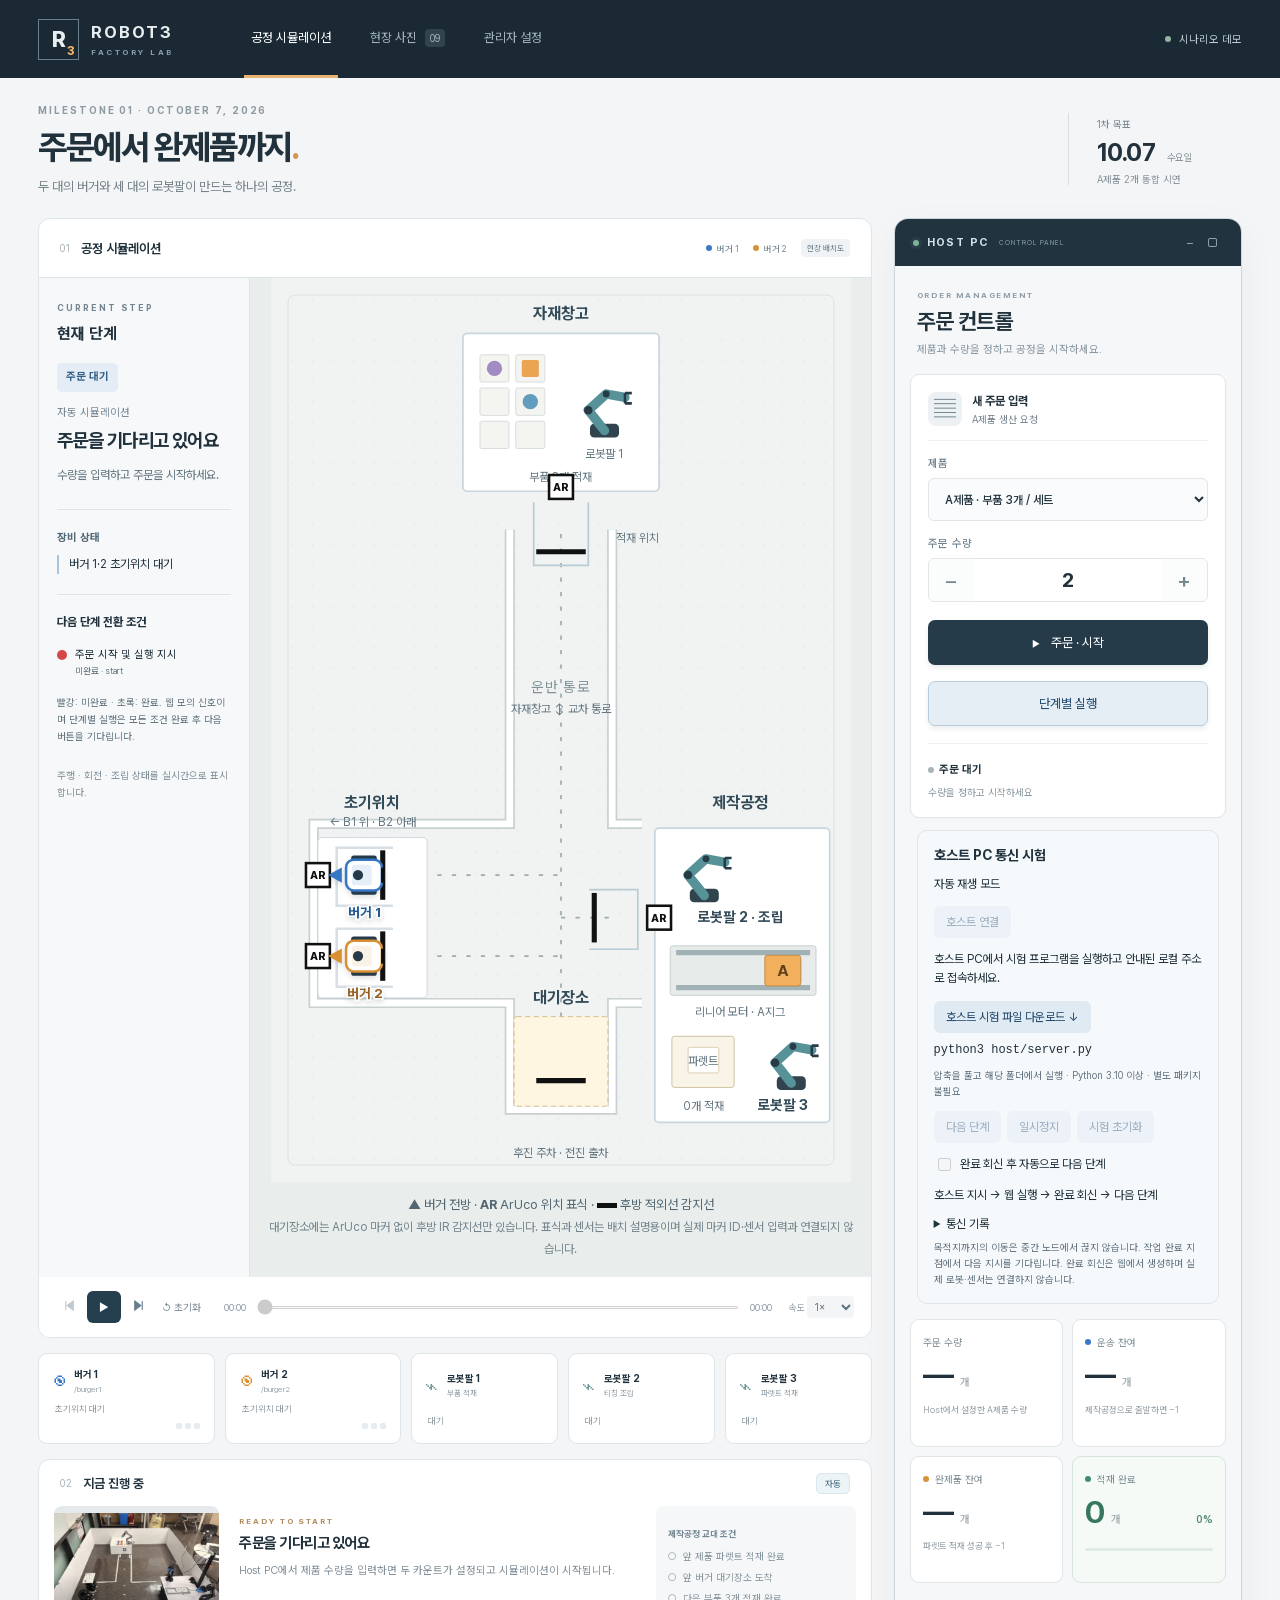
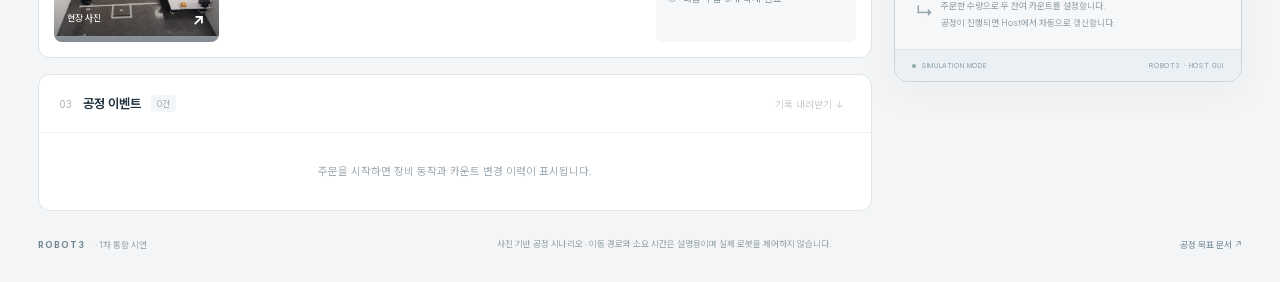
==== index.html @ 687b576d "Add Host system configuration for orders and ROS task contracts" ====
<!doctype html>
<html lang="ko">
<head><meta charset="utf-8"><meta name="viewport" content="width=device-width,initial-scale=1"><meta name="theme-color" content="#17242d"><title>Robot3 · 공정 시뮬레이션</title><link rel="stylesheet" href="styles.css?v=20260929-admin"></head>
<body>
<header class="topbar"><a class="brand" href="./" aria-label="Robot3 홈"><span class="brand-icon">R<span>3</span></span><strong>ROBOT3<span>FACTORY LAB</span></strong></a><nav aria-label="페이지"><button class="nav active" data-tab="simulation">공정 시뮬레이션</button><button class="nav" data-tab="gallery">현장 사진 <span>09</span></button><a class="nav" href="admin.html" style="display:flex;align-items:center">관리자 설정</a></nav><span class="demo-badge"><i></i> 시나리오 데모</span></header>
<main>
<div class="heading"><div><p class="eyebrow">MILESTONE 01 · OCTOBER 7, 2026</p><h1>주문에서 완제품까지<span>.</span></h1><p class="subtitle">두 대의 버거와 세 대의 로봇팔이 만드는 하나의 공정.</p></div><div class="goal"><span>1차 목표</span><strong>10.07 <small>수요일</small></strong><p>A제품 2개 통합 시연</p></div></div>
<section id="simulation-view">
<div class="simulation-layout"><div class="simulation-main">
<section class="map-panel"><div class="panel-heading"><div><span class="section-number">01</span><h2>공정 시뮬레이션</h2></div><div class="legend"><span><i class="blue"></i>버거 1</span><span><i class="orange"></i>버거 2</span><span class="map-scale">현장 배치도</span></div></div>
<div class="map-stage-layout">
<aside class="current-stage" aria-label="현재 공정 단계">
<p class="eyebrow">CURRENT STEP</p><h3>현재 단계</h3>
<div class="stage-live" aria-live="polite" aria-atomic="true"><span id="stage-status" class="stage-status">주문 대기</span><p id="stage-number" class="stage-number">자동 시뮬레이션</p><h4 id="stage-title">주문을 기다리고 있어요</h4><p id="stage-detail">수량을 입력하고 주문을 시작하세요.</p></div>
<div class="stage-work"><strong id="stage-work-label">장비 상태</strong><ul id="stage-work-list"><li>버거 1·2 초기위치 대기</li></ul></div>
<section class="stage-conditions"><strong id="conditions-title">다음 단계 전환 조건</strong><ul id="conditions-list" aria-live="polite"></ul><p id="conditions-note"></p></section>
<p class="stage-hint">주행 · 회전 · 조립 상태를 실시간으로 표시합니다.</p>
</aside>
<div class="map-wrapper"><svg id="factory-map" viewBox="0 0 680 1060" role="img" aria-labelledby="map-title map-desc"><title id="map-title">Robot3 공정 이동 시뮬레이션</title><desc id="map-desc">사용자가 지정한 방향으로 왼쪽 아래 초기위치, 중앙 위 자재창고, 오른쪽 아래 제작공정을 배치했습니다. 중앙 통로와 아래쪽 대기장소가 연결됩니다. 치수와 이동 시간은 설명용입니다.</desc><defs><pattern id="grid" width="24" height="24" patternUnits="userSpaceOnUse"><circle cx="1" cy="1" r=".75" fill="#d4dde2"/></pattern><filter id="shadow"><feDropShadow dx="0" dy="3" stdDeviation="3" flood-opacity=".12"/></filter><g id="robot-shape"><rect x="-23" y="-16" width="7" height="30" rx="3" fill="#273a47"/><rect x="16" y="-16" width="7" height="30" rx="3" fill="#273a47"/><rect x="-18" y="-22" width="36" height="42" rx="9" fill="white" stroke="currentColor" stroke-width="3"/><rect x="-12" y="-15" width="24" height="23" rx="3" fill="currentColor" opacity=".12"/><circle cy="-8" r="6" fill="#273a47"/><path d="M-9 -27 L0 -43 L9 -27" fill="currentColor"/></g><g id="arm-shape"><rect x="-17" y="-8" width="34" height="16" rx="5" fill="#31444e"/><path d="M0 0 L-19 -24 L2 -43 L24 -39" fill="none" stroke="currentColor" stroke-width="11" stroke-linecap="round" stroke-linejoin="round"/><circle cx="-19" cy="-24" r="5" fill="#263b46"/><circle cx="2" cy="-43" r="4" fill="#263b46"/><path d="M24 -44 v12 m0 -12 h8 m-8 12 h8" fill="none" stroke="#263b46" stroke-width="3"/></g></defs>
<rect width="680" height="1060" fill="#f1f3f2"/>
<rect x="20" y="20" width="640" height="1020" rx="8" fill="url(#grid)" stroke="#d6dddf"/>
<!-- Photo topology, oriented as specified: storage above, home bottom-left,
     production bottom-right, waiting bay off the central junction. -->
<path d="M280 295 V640 H50 V850 H280 V975 H400 V850 H435 M400 295 V640 H435" fill="none" stroke="#c8d0d1" stroke-width="12"/>
<path d="M280 295 V640 H50 V850 H280 V975 H400 V850 H435 M400 295 V640 H435" fill="none" stroke="#fff" stroke-width="8"/>
<path class="road-dash" d="M340 300 V920 M110 700 H340 M110 795 H340 M340 750 H400"/>
<text x="340" y="485" text-anchor="middle" class="route-label">운반 통로</text>
<text x="340" y="510" text-anchor="middle" class="zone-sub">자재창고 ↕ 교차 통로</text>
<g class="station" tabindex="0" role="button" aria-label="자재창고 사진 보기" data-photo="warehouse">
 <rect x="225" y="65" width="230" height="185" rx="5" fill="#fff" stroke="#c9d5dc" stroke-width="2"/>
 <text x="340" y="48" text-anchor="middle" class="zone-title">자재창고</text>
 <g stroke="#d2d7d9" fill="#f4f5f1"><rect x="245" y="90" width="34" height="32" rx="2"/><rect x="287" y="90" width="34" height="32" rx="2"/><rect x="245" y="129" width="34" height="32" rx="2"/><rect x="287" y="129" width="34" height="32" rx="2"/><rect x="245" y="168" width="34" height="32" rx="2"/><rect x="287" y="168" width="34" height="32" rx="2"/></g>
 <circle cx="262" cy="106" r="9" fill="#a28ac2"/><circle cx="304" cy="145" r="9" fill="#639cbc"/><rect x="294" y="96" width="20" height="20" rx="2" fill="#eaa452"/>
 <g id="arm1-map" transform="translate(391 179)" color="#589299"><use href="#arm-shape"/></g>
 <text x="391" y="211" text-anchor="middle" class="zone-sub">로봇팔 1</text>
 <text x="340" y="238" text-anchor="middle" class="zone-sub">부품 3개 적재</text>
 <path d="M308 263 V337 H372 V263" fill="none" stroke="#b9cbd4" stroke-width="2"/>
 <text x="405" y="310" class="dock-label">적재 위치</text>
</g>
<g class="station" tabindex="0" role="button" aria-label="초기위치 사진 보기" data-photo="home">
 <rect x="55" y="656" width="128" height="188" rx="5" fill="#fff" stroke="#c9d5dc"/>
 <text x="119" y="621" text-anchor="middle" class="zone-title">초기위치</text>
 <text x="119" y="643" text-anchor="middle" class="zone-sub">← B1 위 · B2 아래</text>
 <path d="M143 668 H77 V736 H143 M143 763 H77 V831 H143" fill="none" stroke="#d7dfe4" stroke-width="3"/>
</g>
<g class="station" tabindex="0" role="button" aria-label="대기장소 사진 보기" data-photo="waiting">
 <rect x="285" y="866" width="110" height="105" rx="3" fill="#fff6e2" stroke="#d4b77a" stroke-dasharray="6 4"/>
 <text x="340" y="850" text-anchor="middle" class="zone-title">대기장소</text>
 <text x="340" y="1030" text-anchor="middle" class="zone-sub">후진 주차 · 전진 출차</text>
</g>
<path d="M373 717 H430 V787 H373" fill="none" stroke="#b9cbd4" stroke-width="2"/>

<!-- Full-map photo: arm 2 at upper left, horizontal linear rail in the
     middle, arm 3 lower right and pallet lower left on the same workboard. -->
<g class="station" tabindex="0" role="button" aria-label="제작공정 사진 보기" data-photo="process">
 <rect x="450" y="645" width="205" height="345" rx="5" fill="#fff" stroke="#c9d5dc" stroke-width="2"/>
 <text x="550" y="621" text-anchor="middle" class="zone-title">제작공정</text>
 <g id="arm2-map" transform="translate(508 724)" color="#589299"><use href="#arm-shape"/></g>
 <text x="550" y="755" text-anchor="middle" class="zone-title small">로봇팔 2 · 조립</text>
 <rect x="468" y="783" width="171" height="58" rx="3" fill="#e7ebea" stroke="#c1cccd"/>
 <path d="M475 791 H632 M475 832 H632" stroke="#a0b2b6" stroke-width="6"/>
 <rect x="586" y="797" width="36" height="30" rx="3" fill="#fff" stroke="#c7ceca"/>
 <g id="jig" transform="translate(600 812)"><rect x="-21" y="-18" width="42" height="36" rx="3" fill="#f2b05d" stroke="#bb803a"/><text y="6" text-anchor="middle" font-size="18" font-weight="700" fill="#5f421d">A</text></g>
 <text x="550" y="865" text-anchor="middle" class="zone-sub">리니어 모터 · A지그</text>
 <g id="arm3-map" transform="translate(610 944)" color="#589299"><use href="#arm-shape"/></g>
 <text x="600" y="976" text-anchor="middle" class="zone-title small">로봇팔 3</text>
</g>
<g class="station" tabindex="0" role="button" aria-label="파렛트 사진 보기" data-photo="pallet">
 <rect x="470" y="889" width="73" height="60" rx="3" fill="#f8f4e8" stroke="#c8ba96"/>
 <rect x="489" y="902" width="36" height="30" rx="2" fill="#fff" stroke="#d9c8a6"/>
 <text x="507" y="923" text-anchor="middle" class="zone-sub">파렛트</text>
 <text id="pallet-count" x="507" y="976" text-anchor="middle" class="zone-sub">0개 적재</text>
</g>
<g id="dock-cues" aria-label="대기장소를 제외한 ArUco 표식과 목표 위치별 후방 적외선 센서 검은 감지선"></g>
<g id="robot1" color="#3576c5" filter="url(#shadow)"><g class="robot-body"><use href="#robot-shape"/><rect x="-9" y="19" width="18" height="4" rx="1" fill="#111"/><g class="cargo" transform="translate(-12 12)"></g></g><text y="49" text-anchor="middle" class="robot-label" fill="#24588f">버거 1</text></g>
<g id="robot2" color="#d99032" filter="url(#shadow)"><g class="robot-body"><use href="#robot-shape"/><rect x="-9" y="19" width="18" height="4" rx="1" fill="#111"/><g class="cargo" transform="translate(-12 12)"></g></g><text y="49" text-anchor="middle" class="robot-label" fill="#966021">버거 2</text></g>
</svg><p class="dock-legend"><strong>▲</strong> 버거 전방 · <strong>AR</strong> ArUco 위치 표식 · <span class="black-line-key"></span> 후방 적외선 감지선<br><small>대기장소에는 ArUco 마커 없이 후방 IR 감지선만 있습니다. 표식과 센서는 배치 설명용이며 실제 마커 ID·센서 입력과 연결되지 않습니다.</small></p></div></div>
<div class="transport-controls"><div class="play-buttons"><button id="previous" class="icon-button" aria-label="이전 이벤트"><svg viewBox="0 0 20 20" width="15" height="15" aria-hidden="true"><path d="M5 4v12M15 4l-8 6 8 6Z" fill="currentColor" stroke="currentColor" stroke-width="1.5"/></svg></button><button id="play" class="play-button" aria-label="재생 또는 일시정지">▶</button><button id="next" class="icon-button" aria-label="다음 이벤트"><svg viewBox="0 0 20 20" width="15" height="15" aria-hidden="true"><path d="M15 4v12M5 4l8 6-8 6Z" fill="currentColor" stroke="currentColor" stroke-width="1.5"/></svg></button><button id="reset" class="text-button">↺ 초기화</button></div><div class="scrubber"><span id="elapsed">00:00</span><input id="timeline" type="range" min="0" max="100" value="0" step="0.05" aria-label="시뮬레이션 진행 위치"><span id="duration">00:00</span></div><label class="speed-label">속도 <select id="speed" aria-label="재생 속도"><option value="0.5">0.5×</option><option value="1" selected>1×</option><option value="2">2×</option><option value="4">4×</option></select></label></div>
</section>
<section class="devices"><div class="device" id="device-b1"><span class="device-icon blue-text">◉</span><div><strong>버거 1</strong><small>/burger1</small></div><span class="device-status">초기위치 대기</span><div class="part-dots" aria-label="적재 부품"></div></div><div class="device" id="device-b2"><span class="device-icon orange-text">◉</span><div><strong>버거 2</strong><small>/burger2</small></div><span class="device-status">초기위치 대기</span><div class="part-dots" aria-label="적재 부품"></div></div><div class="device" id="device-a1"><span class="device-icon">⌁</span><div><strong>로봇팔 1</strong><small>부품 적재</small></div><span class="device-status">대기</span></div><div class="device" id="device-a2"><span class="device-icon">⌁</span><div><strong>로봇팔 2</strong><small>티칭 조립</small></div><span class="device-status">대기</span></div><div class="device" id="device-a3"><span class="device-icon">⌁</span><div><strong>로봇팔 3</strong><small>파렛트 적재</small></div><span class="device-status">대기</span></div></section>
<aside class="scene-panel"><div class="panel-heading"><div><span class="section-number">02</span><h2>지금 진행 중</h2></div><button id="follow" aria-pressed="true" class="follow active">자동</button></div><button id="photo-open" class="scene-photo" aria-label="현재 현장 사진 확대"><img id="scene-image" src="assets/full-map.jpg" alt="전체 맵 · 초기위치, 자재창고, 제작공정과 중앙 아래 대기장소"><span>현장 사진 <b>↗</b></span></button><div class="scene-copy"><p id="scene-kicker" class="eyebrow">READY TO START</p><h3 id="scene-title">주문을 기다리고 있어요</h3><p id="scene-detail">Host PC에서 제품 수량을 입력하면 두 카운트가 설정되고 시뮬레이션이 시작됩니다.</p></div><div class="gate-box"><span>제작공정 교대 조건</span><ul id="gates"><li>앞 제품 파렛트 적재 완료</li><li>앞 버거 대기장소 도착</li><li>다음 부품 3개 적재 완료</li></ul></div></aside><section class="event-panel"><div class="panel-heading"><div><span class="section-number">03</span><h2>공정 이벤트</h2><span id="event-count">0건</span></div><button id="export" class="text-button">기록 내려받기 ↓</button></div><div id="event-log" role="log" aria-live="off"><div class="empty-log">주문을 시작하면 장비 동작과 카운트 변경 이력이 표시됩니다.</div></div></section></div>
<aside class="host-console" aria-label="Host PC 주문 및 카운트 GUI">
<div class="console-chrome"><div><span class="console-dot"></span><strong>HOST PC</strong><span>CONTROL PANEL</span></div><span class="window-icons">− □</span></div>
<div class="console-intro"><p class="eyebrow">ORDER MANAGEMENT</p><h2>주문 컨트롤</h2><p>제품과 수량을 정하고 공정을 시작하세요.</p></div>
<div class="order-bar"><form id="order-form"><div class="host-label"><span class="host-icon">▤</span><div><strong>새 주문 입력</strong><small>A제품 생산 요청</small></div></div><label class="product-field">제품<select id="product" aria-label="주문 제품"><option>A제품 · 부품 3개 / 세트</option></select></label><label class="quantity-field">주문 수량<div class="quantity"><button type="button" id="minus" aria-label="주문 수량 줄이기">−</button><input id="quantity" type="number" min="1" max="20" step="1" value="2" required aria-label="주문 수량"><button type="button" id="plus" aria-label="주문 수량 늘리기">+</button></div></label><button class="primary" id="start" type="submit"><span>▶</span> 주문 · 시작</button><button class="primary step-order" id="step-order" type="button">단계별 실행</button></form><div class="order-status"><span id="run-dot"></span><strong id="run-status">주문 대기</strong><small id="order-id">수량을 정하고 시작하세요</small></div></div>
<p id="form-error" role="alert"></p>
<section class="host-test" aria-label="호스트 PC 통신 시험">
<h3>호스트 PC 통신 시험</h3>
<p id="host-status" role="status">자동 재생 모드</p>
<p id="host-version" role="status"></p>
<button id="host-connect" type="button">호스트 연결</button>
<div id="host-local-help"><p>호스트 PC에서 시험 프로그램을 실행하고 안내된 로컬 주소로 접속하세요.</p><a href="host-test.zip" download>호스트 시험 파일 다운로드 ↓</a><code>python3 host/server.py</code><small>압축을 풀고 해당 폴더에서 실행 · Python 3.10 이상 · 별도 패키지 불필요</small></div>
<div class="host-test-actions"><button id="host-next" disabled>다음 단계</button><button id="host-pause" disabled>일시정지</button><button id="host-reset" disabled>시험 초기화</button></div>
<label><input id="host-auto" type="checkbox" disabled> 완료 회신 후 자동으로 다음 단계</label>
<p id="host-progress">호스트 지시 → 웹 실행 → 완료 회신 → 다음 단계</p>
<details><summary>통신 기록</summary><pre id="host-log"></pre></details>
<small>목적지까지의 이동은 중간 노드에서 끊지 않습니다. 작업 완료 지점에서 다음 지시를 기다립니다. 완료 회신은 웹에서 생성하며 실제 로봇·센서는 연결하지 않습니다.</small>
</section>

<div class="metrics"><article><span class="metric-label">주문 수량</span><div><strong id="total">—</strong><span>개</span></div><small>Host에서 설정한 A제품 수량</small></article><article><span class="metric-label"><i class="blue"></i> 운송 잔여</span><div><strong id="transport">—</strong><span>개</span></div><small>제작공정으로 출발하면 −1</small></article><article><span class="metric-label"><i class="orange"></i> 완제품 잔여</span><div><strong id="remaining">—</strong><span>개</span></div><small>파렛트 적재 성공 후 −1</small></article><article class="done-card"><span class="metric-label"><i class="green"></i> 적재 완료</span><div><strong id="completed">0</strong><span id="completed-unit">개</span><span id="completion-percent">0%</span></div><div class="small-progress"><i id="completion-bar"></i></div></article></div>
<div class="host-footnote"><span class="host-footnote-icon">↳</span><p>주문한 수량으로 두 잔여 카운트를 설정합니다.<br>공정이 진행되면 Host에서 자동으로 갱신합니다.</p></div>
<div class="console-footer"><span><i></i> SIMULATION MODE</span><span>ROBOT3 · HOST GUI</span></div></aside>
</div></section>
<section id="gallery-view" hidden><div class="gallery-heading"><h2>실제 공간으로 이해하는 공정</h2><p>공유해 주신 현장 사진 9장입니다. 사진을 누르면 확대할 수 있습니다.</p></div><div id="gallery-grid"></div></section>
<footer><span><strong>ROBOT3</strong> · 1차 통합 시연</span><p>사진 기반 공정 시나리오 · 이동 경로와 소요 시간은 설명용이며 실제 로봇을 제어하지 않습니다.</p><a href="https://rorobot.atlassian.net/wiki/spaces/robot3/pages/edit-v2/19759106" target="_blank" rel="noopener">공정 목표 문서 ↗</a></footer>
</main>
<dialog id="photo-dialog"><button id="close-dialog" aria-label="사진 닫기">×</button><img id="dialog-image" alt=""><div><h2 id="dialog-title"></h2><p id="dialog-description"></p></div></dialog>
<script src="config.js?v=20260929-admin"></script><script src="settings.js?v=20260929-admin"></script><script src="engine.js?v=20260929-admin"></script><script src="host-client.js?v=20260929-admin"></script><script src="system-policy.js?v=20260929-host-config"></script><script src="app.js?v=20260929-host-config"></script>
</body></html>
---- styles.css ----
@font-face{font-family:Pretendard;src:url('assets/PretendardVariable.woff2') format('woff2');font-weight:100 900;font-display:swap}
:root{--ink:#21323d;--muted:#7b8992;--line:#dfe5e9;--blue:#3979c6;--orange:#d79239;--green:#418b72;--paper:#fff;--bg:#f3f5f6;font-family:Inter,Pretendard,'Noto Sans KR',-apple-system,BlinkMacSystemFont,'Segoe UI',sans-serif;color:var(--ink);font-synthesis:none}*{box-sizing:border-box}body{margin:0;background:var(--bg)}button,input,select{font:inherit}button,a,input,select{-webkit-tap-highlight-color:transparent}button{cursor:pointer}button:disabled{opacity:.42;cursor:not-allowed}button:focus-visible,a:focus-visible,input:focus-visible,select:focus-visible,.station:focus-visible{outline:3px solid #70a8e6;outline-offset:3px}button{border:0}a{color:inherit;text-decoration:none}[hidden]{display:none!important}.topbar{height:78px;background:#1a2933;color:#e8edf0;display:flex;align-items:center;padding:0 4%;gap:70px}.brand{display:flex;align-items:center;gap:12px}.brand-icon{border:1px solid #69808d;font-weight:800;font-size:22px;width:41px;height:41px;display:grid;place-content:center;position:relative}.brand-icon span{font-size:12px;color:#edb26a;position:absolute;right:3px;bottom:1px}.brand strong{font-size:17px;letter-spacing:2px}.brand strong>span{display:block;font-size:8px;letter-spacing:2.5px;color:#8b9fab;margin-top:5px}.topbar nav{display:flex;align-self:stretch;gap:25px}.nav{background:transparent;color:#a2b1ba;font-size:13px;padding:0 7px;border-bottom:3px solid transparent}.nav.active{color:#fff;border-color:#eab371}.nav span{font-size:10px;background:#33434e;border-radius:4px;padding:3px 5px;margin-left:5px}.demo-badge{margin-left:auto;font-size:11px;color:#bbcad3;display:flex;gap:8px;align-items:center}.demo-badge i{width:6px;height:6px;background:#93b4a3;border-radius:50%}main{max-width:1500px;margin:auto;padding:34px 4% 0}.heading{display:flex;justify-content:space-between;align-items:center;margin-bottom:26px}.eyebrow{font-size:10px;font-weight:700;letter-spacing:1.9px;color:#8d9aa2;margin:0 0 11px}h1{font-size:34px;letter-spacing:-1.6px;margin:0;font-weight:750}h1>span{color:#d4974d}.subtitle{font-size:13px;color:#77848c;margin:12px 0 0}.goal{border-left:1px solid #d8dfe3;padding-left:28px;min-width:174px}.goal>span{font-size:10px;color:#7a878e}.goal strong{display:block;font-size:25px;letter-spacing:-.5px;margin-top:5px}.goal small{font-size:10px;color:#89949b;margin-left:6px;font-weight:400}.goal p{font-size:10px;margin:6px 0 0;color:#8a969d}.order-bar{display:flex;justify-content:space-between;align-items:center;padding:19px 23px;background:white;border:1px solid var(--line);border-radius:12px}.order-bar form{display:flex;gap:20px;align-items:center}.host-label{display:flex;gap:12px;align-items:center;margin-right:12px}.host-icon{background:#edf1f4;border-radius:8px;width:38px;height:38px;display:grid;place-content:center;font-size:22px;color:#647984}.host-label strong{font-size:12px;display:block}.host-label small{font-size:10px;color:var(--muted);display:block;margin-top:5px}.order-bar label{font-size:9px;color:#89959d;display:block;letter-spacing:.3px}.order-bar select{display:block;margin-top:6px;border:1px solid var(--line);background:#fbfcfc;height:35px;border-radius:6px;padding:0 10px;color:var(--ink);font-size:11px;max-width:190px}.quantity{margin-top:6px;display:flex;border:1px solid var(--line);border-radius:6px;height:35px;overflow:hidden}.quantity button{background:#fbfcfc;width:28px;color:#74868e;font-size:17px}.quantity input{width:42px;text-align:center;border:0;font-weight:700;color:var(--ink);font-size:13px;appearance:textfield;-moz-appearance:textfield}.quantity input::-webkit-inner-spin-button{appearance:none}.primary{background:#253b49;color:#fff;font-size:12px;border-radius:7px;height:41px;align-self:flex-end;padding:0 22px;box-shadow:0 3px 5px #243b4918}.primary span{font-size:9px;margin-right:8px}.primary:hover{background:#365767}.order-status{padding-left:20px;border-left:1px solid #e8edf0;min-width:162px;position:relative}.order-status>span{display:inline-block;width:6px;height:6px;border-radius:50%;background:#a8b3ba;margin-right:5px}.order-status strong{font-size:11px}.order-status small{font-size:9px;color:#8e9ba3;display:block;margin-top:7px}.order-status.running>span{background:#458a72;box-shadow:0 0 0 3px #e6f3ed}.order-status.complete>span{background:#3979c6}#form-error{font-size:12px;color:#b84d3e;margin:7px 0;min-height:0}#form-error:empty{display:none}.metrics{display:grid;grid-template-columns:repeat(4,1fr);gap:14px;margin:18px 0}.metrics article{background:#fff;border:1px solid var(--line);border-radius:10px;padding:17px 21px}.metric-label{font-size:10px;color:#839198;display:flex;gap:6px;align-items:center}.metrics article>div:not(.small-progress){display:flex;align-items:baseline;gap:7px;margin-top:9px}.metrics strong{font-size:32px;font-weight:650;letter-spacing:-1px;font-variant-numeric:tabular-nums;line-height:1.15}.metrics article>div>span{font-size:11px;color:#98a3aa}.metrics small{font-size:9px;color:#9aa4aa;display:block;margin-top:9px}.metric-label i,.legend i{width:6px;height:6px;border-radius:50%;display:inline-block}.blue{background:var(--blue)}.orange{background:var(--orange)}.green{background:var(--green)}.done-card{background:#f5faf7!important;border-color:#d6e4dd!important}.done-card strong{color:#36775e}.metrics #completion-percent{margin-left:auto;color:#568c72;font-size:12px;font-weight:600}.small-progress{height:3px;background:#e0ebe4;margin-top:17px;border-radius:5px;overflow:hidden}.small-progress i{display:block;width:0%;height:100%;background:#568c72;transition:width .3s}.workspace{display:grid;grid-template-columns:minmax(0,1fr) 280px;gap:17px}.map-panel,.scene-panel,.event-panel{background:#fff;border:1px solid var(--line);border-radius:12px;overflow:hidden}.panel-heading{height:61px;padding:0 21px;display:flex;align-items:center;justify-content:space-between;gap:10px}.panel-heading>div{display:flex;align-items:center;gap:10px}.section-number{font-size:10px;color:#a7b2b9;letter-spacing:1px}h2{font-size:13px;margin:0;font-weight:650}.legend{font-size:9px;color:#798a95;gap:14px!important}.legend>span{display:flex;align-items:center;gap:5px}.map-scale{background:#f0f3f5;border-radius:4px;padding:4px 6px;font-size:8px}.map-wrapper{border-top:1px solid #edf0f2;border-bottom:1px solid #edf0f2;background:#f8fafb}#factory-map{display:block;width:100%}.road-border{fill:none;stroke:#dce4e8;stroke-width:29;stroke-linecap:round;stroke-linejoin:round}.road{fill:none;stroke:#ecf0f3;stroke-width:25;stroke-linecap:round;stroke-linejoin:round}.road-dash{fill:none;stroke:#bccbd3;stroke-width:1.5;stroke-dasharray:6 8}.zone-title{font-size:14px;font-weight:700;fill:#334b59}.zone-title.small{font-size:12px}.zone-sub{font-size:8px;letter-spacing:.5px;fill:#899ba6}.dock-label{font-size:8px;fill:#9aa8b1}.robot-label{font-size:11px;font-weight:700;paint-order:stroke;stroke:#f8fafb;stroke-width:4px}.route-label{font-size:10px;fill:#a0afb8;letter-spacing:1px}.map-note{font-size:9px;fill:#9caab2}.station{cursor:pointer}.station:hover>rect:first-child{stroke:#8caabd;stroke-width:2}.active-arm use{filter:drop-shadow(0 0 5px #6da695)}.transport-controls{display:flex;align-items:center;gap:17px;padding:14px 17px;background:#fff}.play-buttons{display:flex;gap:4px;align-items:center}.icon-button{width:27px;height:30px;background:transparent;color:#697f8d;font-size:12px}.play-button{background:#263f4e;color:white;width:34px;height:32px;border-radius:6px;font-size:11px}.text-button{font-size:10px;color:#7d8d96;background:transparent;white-space:nowrap;padding:6px}.scrubber{display:flex;align-items:center;gap:9px;flex:1;font-size:9px;color:#8797a1;font-variant-numeric:tabular-nums}.scrubber input{min-width:20px;width:100%;accent-color:#536f80;height:3px}.speed-label{font-size:9px;color:#96a2a9;white-space:nowrap}.speed-label select{border:0;background:#f3f5f7;font-size:10px;padding:4px;border-radius:4px;color:#5b7180}.scene-panel{display:flex;flex-direction:column}.follow{border:1px solid #e3e8eb;color:#8797a1;background:white;border-radius:5px;padding:4px 8px;font-size:9px}.follow.active{background:#edf4f7;color:#4f7387;border-color:#d8e6ed}.scene-photo{margin:0 15px;padding:0;border-radius:8px;overflow:hidden;position:relative;display:block;height:190px;flex-shrink:0;background:#e6e9eb}.scene-photo img{height:100%;width:100%;object-fit:cover;object-position:center}.scene-photo:after{content:'';position:absolute;inset:50% 0 0;background:linear-gradient(transparent,#101d2977)}.scene-photo>span{position:absolute;bottom:11px;left:13px;right:13px;color:#fff;z-index:1;font-size:9px;display:flex;justify-content:space-between}.scene-photo b{font-size:16px}.scene-copy{padding:18px 20px 13px;min-height:125px}.scene-copy .eyebrow{font-size:8px;color:#b18b5d;margin-bottom:8px}.scene-copy h3{font-size:15px;letter-spacing:-.5px;margin:0 0 9px}.scene-copy>p:last-child{font-size:10px;line-height:1.8;color:#839099;margin:0}.gate-box{margin:auto 15px 15px;background:#f5f7f8;border-radius:7px;padding:12px 13px}.gate-box>span{font-size:9px;font-weight:700;color:#768995}.gate-box ul{list-style:none;margin:8px 0 0;padding:0;display:grid;gap:6px}.gate-box li{font-size:9px;color:#8d9aa2;display:flex;gap:6px;align-items:center}.gate-box li:before{content:'○';color:#a4b0b7}.gate-box li.passed{color:#4d7f69}.gate-box li.passed:before{content:'✓';color:#4b8b6d}.devices{display:grid;grid-template-columns:1.35fr 1.35fr 1fr 1fr 1fr;gap:10px;margin:16px 0}.device{display:flex;align-items:center;gap:9px;flex-wrap:wrap;background:white;border:1px solid var(--line);border-radius:9px;padding:14px}.device-icon{color:#71969a;font-size:24px;line-height:1}.blue-text{color:var(--blue)}.orange-text{color:var(--orange)}.device strong{font-size:10px;display:block}.device small{font-size:8px;color:#9ca7ae;display:block;margin-top:4px}.device-status{font-size:9px;color:#96a1a8;display:block;width:100%;padding-left:2px}.device.working{border-color:#adcbc0;background:#fbfefc}.device.working .device-status{color:#56836e}.part-dots{margin-left:auto;display:flex;gap:3px}.part-dots i{width:6px;height:6px;border-radius:2px;background:#e6ebef}.part-dots i.filled{background:#87a8c6}.event-panel .panel-heading{height:52px;border-bottom:1px solid #edf1f3}#event-count{font-size:9px;color:#a0adb5;background:#f3f6f8;padding:3px 6px;border-radius:4px}#event-log{max-height:174px;overflow:auto}.event-row{display:flex;align-items:center;padding:10px 22px;border-bottom:1px solid #f0f3f5;font-size:10px;gap:15px}.event-row time{font-size:9px;color:#9eabb3;width:35px;font-variant-numeric:tabular-nums}.event-row .event-dot{width:5px;height:5px;background:#a5b5be;border-radius:50%;flex:none}.event-row.counter .event-dot{background:#c9934d}.event-row.counter{background:#fffdf8}.event-row:first-child{font-weight:600}.event-row .tag{margin-left:auto;color:#9aa8b2;font-size:8px;white-space:nowrap}.empty-log{text-align:center;color:#a0acb4;font-size:11px;padding:32px}footer{display:flex;align-items:center;justify-content:space-between;gap:16px;padding:25px 0 30px;color:#9aa7af;font-size:9px}footer strong{font-size:9px;letter-spacing:1px;margin-right:8px;color:#6f848f}footer p{margin:0;line-height:1.7}footer a{white-space:nowrap;color:#7e929e}.gallery-heading{margin:25px 0}.gallery-heading h2{font-size:20px}.gallery-heading p{font-size:12px;color:#86959f}#gallery-grid{display:grid;grid-template-columns:repeat(4,1fr);gap:20px}.gallery-card{background:white;border:1px solid var(--line);padding:0;border-radius:12px;overflow:hidden;text-align:left}.gallery-card img{width:100%;height:210px;object-fit:cover;display:block}.gallery-card>div{padding:17px}.gallery-card h3{font-size:13px;margin:0 0 8px}.gallery-card p{font-size:10px;color:#8a99a2;line-height:1.7;margin:0}dialog{border:0;border-radius:14px;padding:0;max-width:min(90vw,1000px);max-height:92vh;box-shadow:0 30px 100px #0006;background:#fff}dialog::backdrop{background:#11232ccc;backdrop-filter:blur(4px)}dialog>img{display:block;max-height:72vh;width:100%;object-fit:contain;background:#13232c}dialog>div{padding:18px 25px}dialog h2{font-size:17px}dialog p{font-size:12px;color:#7a8a94;margin-bottom:0}#close-dialog{position:absolute;right:12px;top:12px;width:34px;height:34px;border-radius:50%;background:#162731c9;color:white;font-size:24px}@media(min-width:1450px){.scene-photo{height:225px}.scene-copy{padding-top:23px}.map-wrapper{min-height:460px;display:grid;place-items:center}}@media(max-width:1150px){.host-label{margin-right:0}.host-label small{display:none}.order-bar form{gap:14px}.order-status{min-width:130px}.workspace{grid-template-columns:minmax(0,1fr) 235px}.scene-photo{height:165px}.legend .map-scale{display:none}.transport-controls{gap:8px}.text-button{font-size:9px}.device{padding:12px 9px}.scene-copy{padding:13px 15px}.gate-box{padding:10px}.topbar{gap:40px}}@media(max-width:900px){main{padding:25px 20px 0}.topbar{padding:0 20px;gap:30px}.order-status{display:none}.order-bar form{width:100%;justify-content:space-between}.workspace{grid-template-columns:1fr}.scene-panel{display:grid;grid-template-columns:220px 1fr 1fr;padding-bottom:15px;gap:0 10px}.scene-panel>.panel-heading{grid-column:1/-1;height:45px}.scene-photo{height:160px;margin-right:0}.scene-copy{padding-top:12px}.gate-box{margin:0 15px 0 0;align-self:stretch;padding-top:20px}.devices{grid-template-columns:repeat(5,1fr)}.legend .map-scale{display:block}#gallery-grid{grid-template-columns:repeat(3,1fr)}footer{flex-wrap:wrap}}@media(max-width:620px){.topbar{height:64px;padding:0 15px;gap:20px}.brand strong{font-size:13px}.brand strong>span{font-size:6px}.brand-icon{width:31px;height:31px;font-size:18px}.topbar nav{gap:8px}.nav{font-size:10px;padding:0 3px}.demo-badge{display:none}main{padding:23px 13px 0}.heading{margin-bottom:21px}h1{font-size:25px}.eyebrow{font-size:8px;letter-spacing:1px}.subtitle{font-size:10px;max-width:240px;line-height:1.7}.goal{padding-left:12px;min-width:75px}.goal strong{font-size:22px}.goal small,.goal p{display:none}.order-bar{padding:15px}.order-bar form{flex-wrap:wrap;gap:12px}.host-label{width:100%;border-bottom:1px solid #eef1f3;padding-bottom:12px}.host-label small{display:block}.host-icon{width:30px;height:30px}.order-bar select{max-width:145px;font-size:10px}.primary{padding:0 13px;font-size:10px;height:35px}.metrics{gap:8px;margin:12px 0;grid-template-columns:repeat(2,1fr)}.metrics article{padding:14px 15px}.metrics strong{font-size:29px}.metrics small{font-size:8px}.panel-heading{padding:0 13px;height:49px}.legend{gap:8px!important;font-size:8px}.legend .map-scale{display:none}h2{font-size:12px}.transport-controls{flex-wrap:wrap;padding:10px;gap:10px}.play-buttons{order:1}.speed-label{margin-left:auto;order:2}.scrubber{order:3;flex-basis:100%;padding:4px}.scene-panel{grid-template-columns:140px 1fr;gap:0 3px}.scene-photo{height:155px;margin-left:12px}.scene-copy{padding:9px 12px}.scene-copy h3{font-size:14px}.scene-copy>p:last-child{font-size:10px}.gate-box{grid-column:1/-1;margin:12px 12px 0;padding:12px}.gate-box ul{display:flex;flex-wrap:wrap;gap:10px}.gate-box li{font-size:8px}.devices{grid-template-columns:repeat(6,1fr);gap:8px}.device{grid-column:span 2;padding:12px}.device:nth-child(-n+2){grid-column:span 3}.device-status{font-size:8px}.event-row{padding:10px 12px;gap:9px;font-size:9px}.event-row .tag{display:none}.event-panel .panel-heading{padding:0 12px}footer{font-size:8px;padding:20px 0}footer p{order:3;width:100%}#gallery-grid{grid-template-columns:repeat(2,1fr);gap:12px}.gallery-card img{height:160px}.gallery-card>div{padding:12px}.gallery-card h3{font-size:11px}.gallery-card p{font-size:9px}.gallery-heading h2{font-size:18px}dialog{max-width:94vw}dialog>div{padding:15px}}

/* Two-screen layout: large simulation canvas + interactive Host PC GUI. */
main{max-width:1840px;padding:26px 3% 0}.heading{margin-bottom:24px}.topbar{padding:0 3%}.simulation-layout{display:grid;grid-template-columns:minmax(0,1fr) 348px;gap:22px;align-items:start}.simulation-main{min-width:0}.simulation-main .map-wrapper{min-height:0}.simulation-main .map-panel{width:100%}.simulation-main .panel-heading{height:58px}.simulation-main #factory-map{width:100%;min-height:440px}.simulation-main .devices{margin:15px 0;grid-template-columns:1.2fr 1.2fr 1fr 1fr 1fr}.simulation-main .scene-panel{display:grid;grid-template-columns:180px minmax(0,1fr) 215px;gap:0 12px;padding:0 0 15px;margin-bottom:16px}.simulation-main .scene-panel .panel-heading{grid-column:1/-1;height:46px}.simulation-main .scene-photo{height:136px;margin:0 0 0 15px}.simulation-main .scene-copy{padding:10px 8px 0;min-height:0}.simulation-main .scene-copy h3{font-size:15px}.simulation-main .scene-copy>p:last-child{font-size:11px}.simulation-main .gate-box{margin:0 15px 0 0;padding:16px 12px;align-self:stretch}.simulation-main .gate-box li{font-size:10px;line-height:1.5}.host-console{position:sticky;top:20px;min-width:0;border:1px solid #cbd5dc;border-radius:14px;background:#f5f7f9;overflow:hidden;box-shadow:0 12px 40px #2437440b}.console-chrome{height:47px;background:#20333f;color:#d5e2e9;display:flex;justify-content:space-between;align-items:center;padding:0 18px}.console-chrome>div{display:flex;align-items:center;gap:8px}.console-chrome strong{font-size:11px;letter-spacing:1.4px}.console-chrome>div>span:last-child{font-size:7px;letter-spacing:1px;color:#849da9;margin-left:3px}.console-dot{height:6px;width:6px;background:#7ab59a;border-radius:50%;box-shadow:0 0 0 3px #ffffff0b}.window-icons{font-size:13px;letter-spacing:5px;color:#8ca4b1}.console-intro{padding:24px 22px 18px}.console-intro .eyebrow{font-size:8px;letter-spacing:1.8px;color:#8e9da8;margin-bottom:8px}.console-intro h2{font-size:22px;letter-spacing:-.6px}.console-intro>p:last-child{color:#8b99a3;font-size:11px;margin:9px 0 0}.host-console .order-bar{display:block;margin:0 15px;padding:17px;border-radius:9px;box-shadow:0 3px 5px #263a4803}.host-console .order-bar form{display:grid;grid-template-columns:1fr;gap:16px;width:100%}.host-console .host-label{width:100%;margin:0;padding:0 0 14px;border-bottom:1px solid #edf1f4;gap:10px}.host-console .host-label strong{font-size:12px}.host-console .host-label small{display:block;font-size:10px}.host-console .host-icon{height:34px;width:34px}.host-console .order-bar label{font-size:11px;color:#6f8290;font-weight:500}.host-console .order-bar select{max-width:none;width:100%;height:43px;font-size:12px;padding:0 12px;margin-top:8px;background:#f9fbfc}.host-console .quantity{height:44px;width:100%;margin-top:8px;background:#f9fbfc}.host-console .quantity button{width:45px;flex:none;font-size:21px}.host-console .quantity input{flex:1;min-width:0;font-size:20px;background:#fff}.host-console .primary{width:100%;height:45px;font-size:13px;align-self:auto;margin-top:2px}.host-console .order-status{display:block;margin:17px 0 0;padding:14px 0 0;border:0;border-top:1px solid #edf1f4;min-width:0}.host-console .order-status strong{font-size:11px}.host-console .order-status small{font-size:10px;line-height:1.5;margin-top:8px}.host-console #form-error{margin:10px 20px;font-size:11px}.host-console .metrics{grid-template-columns:repeat(2,minmax(0,1fr));gap:9px;margin:15px}.host-console .metrics article{padding:16px 12px;min-width:0;border-radius:9px}.host-console .metric-label{font-size:10px}.host-console .metrics strong{font-size:32px}.host-console .metrics small{font-size:9px;line-height:1.6;min-height:27px}.host-console .metrics #completion-percent{font-size:10px}.host-console .small-progress{margin-top:18px}.host-footnote{display:flex;gap:8px;margin:0 18px 18px;padding:0 3px;color:#96a4ad}.host-footnote-icon{font-size:18px;line-height:1.6}.host-footnote p{font-size:9px;line-height:1.8;margin:0}.console-footer{display:flex;justify-content:space-between;gap:10px;background:#eaf0f3;border-top:1px solid #dfe7ec;padding:11px 17px;color:#8c9eaa;font-size:7px;letter-spacing:.6px}.console-footer i{display:inline-block;width:4px;height:4px;border-radius:50%;background:#8eac9f;margin-right:4px}
@media(min-width:1700px){.simulation-layout{grid-template-columns:minmax(0,1fr) 380px;gap:26px}.host-console .metrics article{padding:18px 15px}.simulation-main #factory-map{min-height:590px}.simulation-main .scene-photo{height:150px}.simulation-main .scene-panel{grid-template-columns:220px 1fr 245px}}
@media(max-width:1150px){.simulation-layout{grid-template-columns:minmax(0,1fr) 310px;gap:15px}.host-console .order-bar{margin:0 12px;padding:15px}.host-console .metrics{margin:12px;gap:8px}.host-console .metrics article{padding:14px 10px}.host-console .metrics small{font-size:8px}.simulation-main .scene-panel{grid-template-columns:140px 1fr}.simulation-main .gate-box{grid-column:1/-1;margin:12px 15px 0;padding:12px}.simulation-main .gate-box ul{display:flex;flex-wrap:wrap;gap:9px}.simulation-main .gate-box li{font-size:9px}.simulation-main .scene-photo{height:125px}.simulation-main .devices{grid-template-columns:repeat(6,1fr);gap:8px}.simulation-main .device{grid-column:span 2;padding:12px}.simulation-main .device:nth-child(-n+2){grid-column:span 3}.simulation-main .transport-controls{flex-wrap:wrap}.simulation-main .scrubber{order:3;flex-basis:100%}.simulation-main .speed-label{margin-left:auto}.simulation-main .legend .map-scale{display:none}}
@media(max-width:850px){main{padding:22px 18px 0}.simulation-layout{grid-template-columns:1fr}.host-console{position:static;order:-1}.host-console .order-bar{margin:0 15px}.host-console .order-bar form{grid-template-columns:1.5fr 1fr 1fr;gap:14px;align-items:end}.host-console .host-label{grid-column:1/-1}.host-console .primary{margin-bottom:0;height:44px}.host-console .metrics{grid-template-columns:repeat(4,minmax(0,1fr));margin:15px}.host-console .metrics small{font-size:9px}.console-intro{padding:18px 22px}.host-console .order-status{display:flex;align-items:center;gap:5px}.host-console .order-status small{margin:0 0 0 auto}.simulation-main #factory-map{min-height:0}.simulation-main .devices{grid-template-columns:repeat(5,1fr)}.simulation-main .device,.simulation-main .device:nth-child(-n+2){grid-column:auto}.simulation-main .transport-controls{flex-wrap:nowrap}.simulation-main .scrubber{order:0;flex-basis:auto}.simulation-main .scene-panel{grid-template-columns:180px 1fr 210px}.simulation-main .gate-box{grid-column:auto;margin:0 15px 0 0}.simulation-main .gate-box ul{display:grid}.simulation-main .scene-photo{height:140px}}
@media(max-width:620px){main{padding:20px 13px 0}.host-console .order-bar form{grid-template-columns:1fr 1fr}.host-console .primary{grid-column:1/-1}.host-console .metrics{grid-template-columns:repeat(2,minmax(0,1fr))}.host-console .metrics article{padding:16px}.host-console .order-status{display:block}.host-console .order-status small{margin-top:7px}.host-console .quantity input{font-size:18px}.console-intro h2{font-size:20px}.simulation-main .devices{grid-template-columns:repeat(6,1fr)}.simulation-main .device{grid-column:span 2}.simulation-main .device:nth-child(-n+2){grid-column:span 3}.simulation-main .scene-panel{grid-template-columns:135px 1fr}.simulation-main .scene-copy{padding:8px}.simulation-main .scene-copy h3{font-size:13px}.simulation-main .scene-copy>p:last-child{font-size:10px}.simulation-main .gate-box{grid-column:1/-1;margin:12px 12px 0}.simulation-main .gate-box ul{display:flex}.simulation-main .scene-photo{height:135px;margin-left:12px}.simulation-main .transport-controls{flex-wrap:wrap}.simulation-main .scrubber{order:3;flex-basis:100%}.simulation-main .panel-heading{height:49px}.host-footnote{margin-bottom:15px}}

/* Portrait floor plan traced from the supplied route and workboard photos. */
.simulation-main #factory-map{width:100%;max-width:580px;min-height:0;height:auto;margin:0 auto;aspect-ratio:680/1060}
.map-wrapper{background:#e9eeed}
#factory-map .zone-title{font-size:19px}
#factory-map .zone-title.small{font-size:17px}
#factory-map .zone-sub,#factory-map .dock-label{font-size:14px;letter-spacing:0;fill:#667983}
#factory-map .route-label{font-size:17px;fill:#81939a}
#factory-map .robot-label{font-size:16px}
#factory-map .road-dash{stroke:#9cabb0;stroke-width:2;stroke-dasharray:5 12}
.simulation-main .scene-photo img{object-fit:contain}
@media(max-width:620px){.simulation-main .panel-heading{padding:0 12px}.simulation-main .legend{gap:8px!important}}

.dock-cue{pointer-events:none}.dock-legend{margin:0;padding:12px 16px 16px;font-size:13px;line-height:1.7;text-align:center;color:#526773}.dock-legend small{font-size:12px;color:#75858d}.black-line-key{display:inline-block;width:20px;height:5px;background:#111;vertical-align:middle}.robot-body{transform-box:view-box}

.host-test{margin:12px 22px;padding:16px;border:1px solid var(--line);border-radius:10px;background:#f6f9fb;font-size:12px}.host-test h3{margin:0 0 10px}.host-test p{line-height:1.6}.host-test button,.host-test a{display:inline-block;background:#e0eaf2;color:#254c70;padding:9px 12px;border-radius:6px}.host-test-actions{display:flex;flex-wrap:wrap;gap:6px;margin:12px 0}.host-test label{display:flex;align-items:center;gap:6px}.host-test small{display:block;color:#677783;line-height:1.6;margin-top:8px}.host-test code{display:block;margin:10px 0;overflow-wrap:anywhere}.host-test pre{white-space:pre-wrap;overflow-wrap:anywhere;max-height:190px;overflow:auto;font-size:11px;line-height:1.7}.host-test summary{cursor:pointer}.host-test input{accent-color:var(--blue)}

.map-stage-layout{display:grid;grid-template-columns:210px minmax(0,1fr);align-items:start;background:#f6f8f9;border-top:1px solid var(--line)}
.current-stage{padding:24px 18px;min-width:0;position:sticky;top:16px}.current-stage h3{font-size:16px;margin:0 0 20px}.current-stage .eyebrow{font-size:9px;color:#738591}.stage-status{display:inline-block;background:#e4edf5;color:#326089;font-size:11px;font-weight:700;border-radius:5px;padding:6px 9px;line-height:1.5}.stage-number{font-size:11px;color:#778996;margin:14px 0 8px;font-variant-numeric:tabular-nums}.current-stage h4{font-size:19px;line-height:1.5;letter-spacing:-.6px;margin:0 0 10px;word-break:keep-all}.current-stage #stage-detail{font-size:12px;line-height:1.8;color:#657781;word-break:keep-all;margin:0}.stage-work{border-top:1px solid #dce4e8;margin-top:22px;padding-top:16px}.stage-work>strong{font-size:11px;color:#516877}.stage-work ul{list-style:none;padding:0;margin:10px 0;display:grid;gap:9px}.stage-work li{font-size:12px;line-height:1.65;padding-left:10px;border-left:2px solid #acc4d7;word-break:keep-all}.stage-hint{font-size:10px;color:#82929b;line-height:1.7;margin:22px 0 0}.map-stage-layout>.map-wrapper{min-width:0;border-top:0;border-left:1px solid var(--line)}
@media(max-width:1100px) and (min-width:851px){.map-stage-layout{grid-template-columns:170px minmax(0,1fr)}.current-stage{padding:18px 12px}.current-stage h4{font-size:16px}}
@media(max-width:620px){.map-stage-layout{grid-template-columns:1fr}.current-stage{position:static;padding:18px}.current-stage h3{margin-bottom:12px}.stage-work{margin-top:14px;padding-top:12px}.stage-work ul{grid-template-columns:repeat(2,minmax(0,1fr))}.stage-hint{margin-top:12px}.map-stage-layout>.map-wrapper{border-left:0;border-top:1px solid var(--line)}}

/* Completion barriers shared by local and Host playback. */
.stage-conditions{border-top:1px solid #dce4e8;margin-top:20px;padding-top:16px}.stage-conditions>strong{font-size:12px}.stage-conditions ul{list-style:none;padding:0;display:grid;gap:12px}.stage-conditions li{display:flex;gap:8px;font-size:11px;line-height:1.6;word-break:keep-all}.condition-dot{flex:none;width:10px;height:10px;margin-top:4px;border-radius:50%;background:#d54848}.condition-done .condition-dot{background:#238357}.stage-conditions small{display:block;font-size:9px;color:#657781;overflow-wrap:anywhere}.stage-conditions p{font-size:10px;line-height:1.7;color:#657781}.host-console .step-order{background:#e6eef5;color:#244c70;border:1px solid #b8ccdd;margin-top:0}
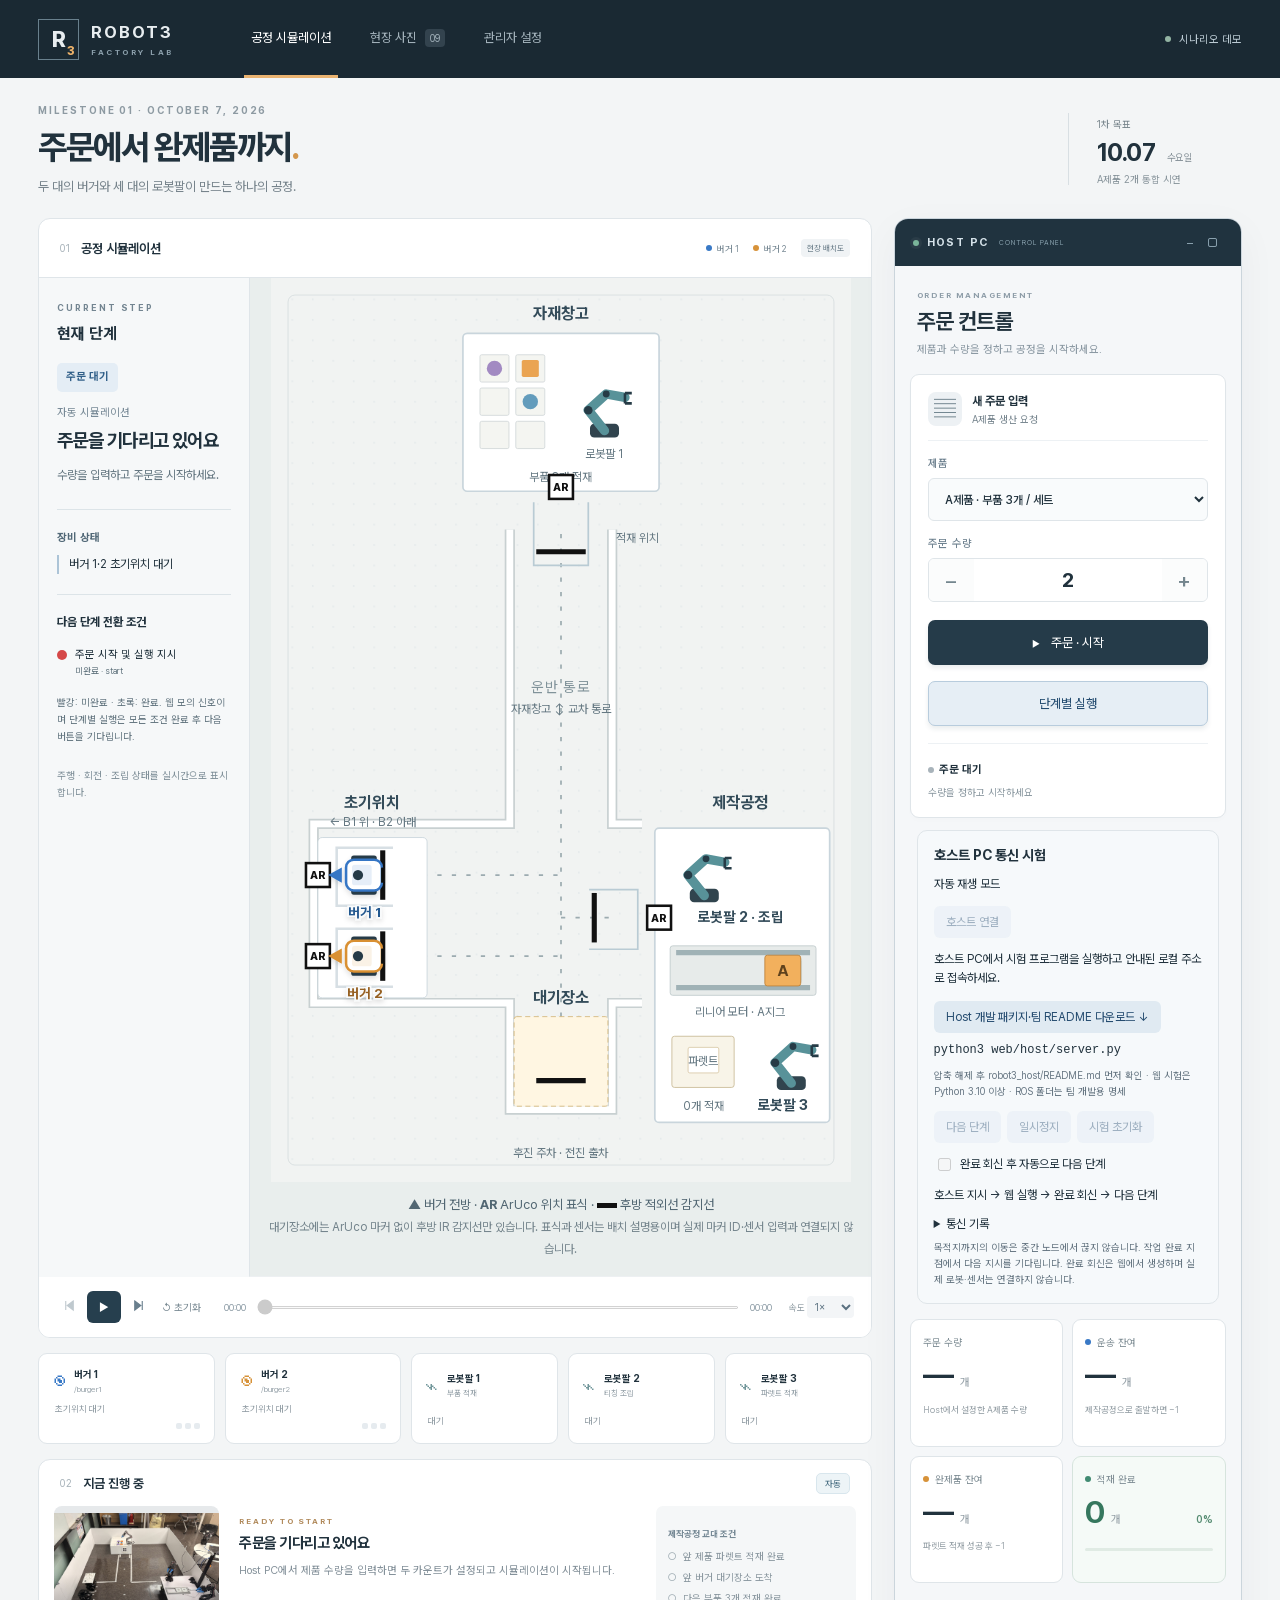
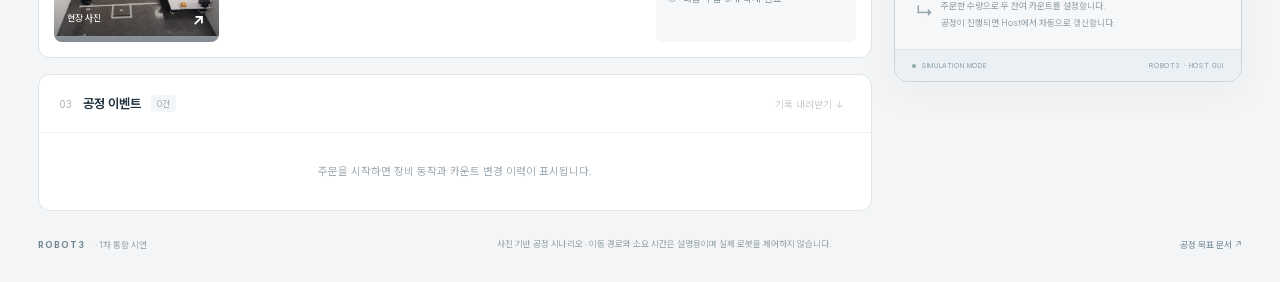
==== commit bb1745f7: "Bundle team Host development structure and role-based README handoff" ====
--- a/index.html
+++ b/index.html
@@ -89,7 +89,7 @@
 <p id="host-status" role="status">자동 재생 모드</p>
 <p id="host-version" role="status"></p>
 <button id="host-connect" type="button">호스트 연결</button>
-<div id="host-local-help"><p>호스트 PC에서 시험 프로그램을 실행하고 안내된 로컬 주소로 접속하세요.</p><a href="host-test.zip" download>호스트 시험 파일 다운로드 ↓</a><code>python3 host/server.py</code><small>압축을 풀고 해당 폴더에서 실행 · Python 3.10 이상 · 별도 패키지 불필요</small></div>
+<div id="host-local-help"><p>호스트 PC에서 시험 프로그램을 실행하고 안내된 로컬 주소로 접속하세요.</p><a href="host-test.zip" download>Host 개발 패키지·팀 README 다운로드 ↓</a><code>python3 web/host/server.py</code><small>압축 해제 후 robot3_host/README.md 먼저 확인 · 웹 시험은 Python 3.10 이상 · ROS 폴더는 팀 개발용 명세</small></div>
 <div class="host-test-actions"><button id="host-next" disabled>다음 단계</button><button id="host-pause" disabled>일시정지</button><button id="host-reset" disabled>시험 초기화</button></div>
 <label><input id="host-auto" type="checkbox" disabled> 완료 회신 후 자동으로 다음 단계</label>
 <p id="host-progress">호스트 지시 → 웹 실행 → 완료 회신 → 다음 단계</p>
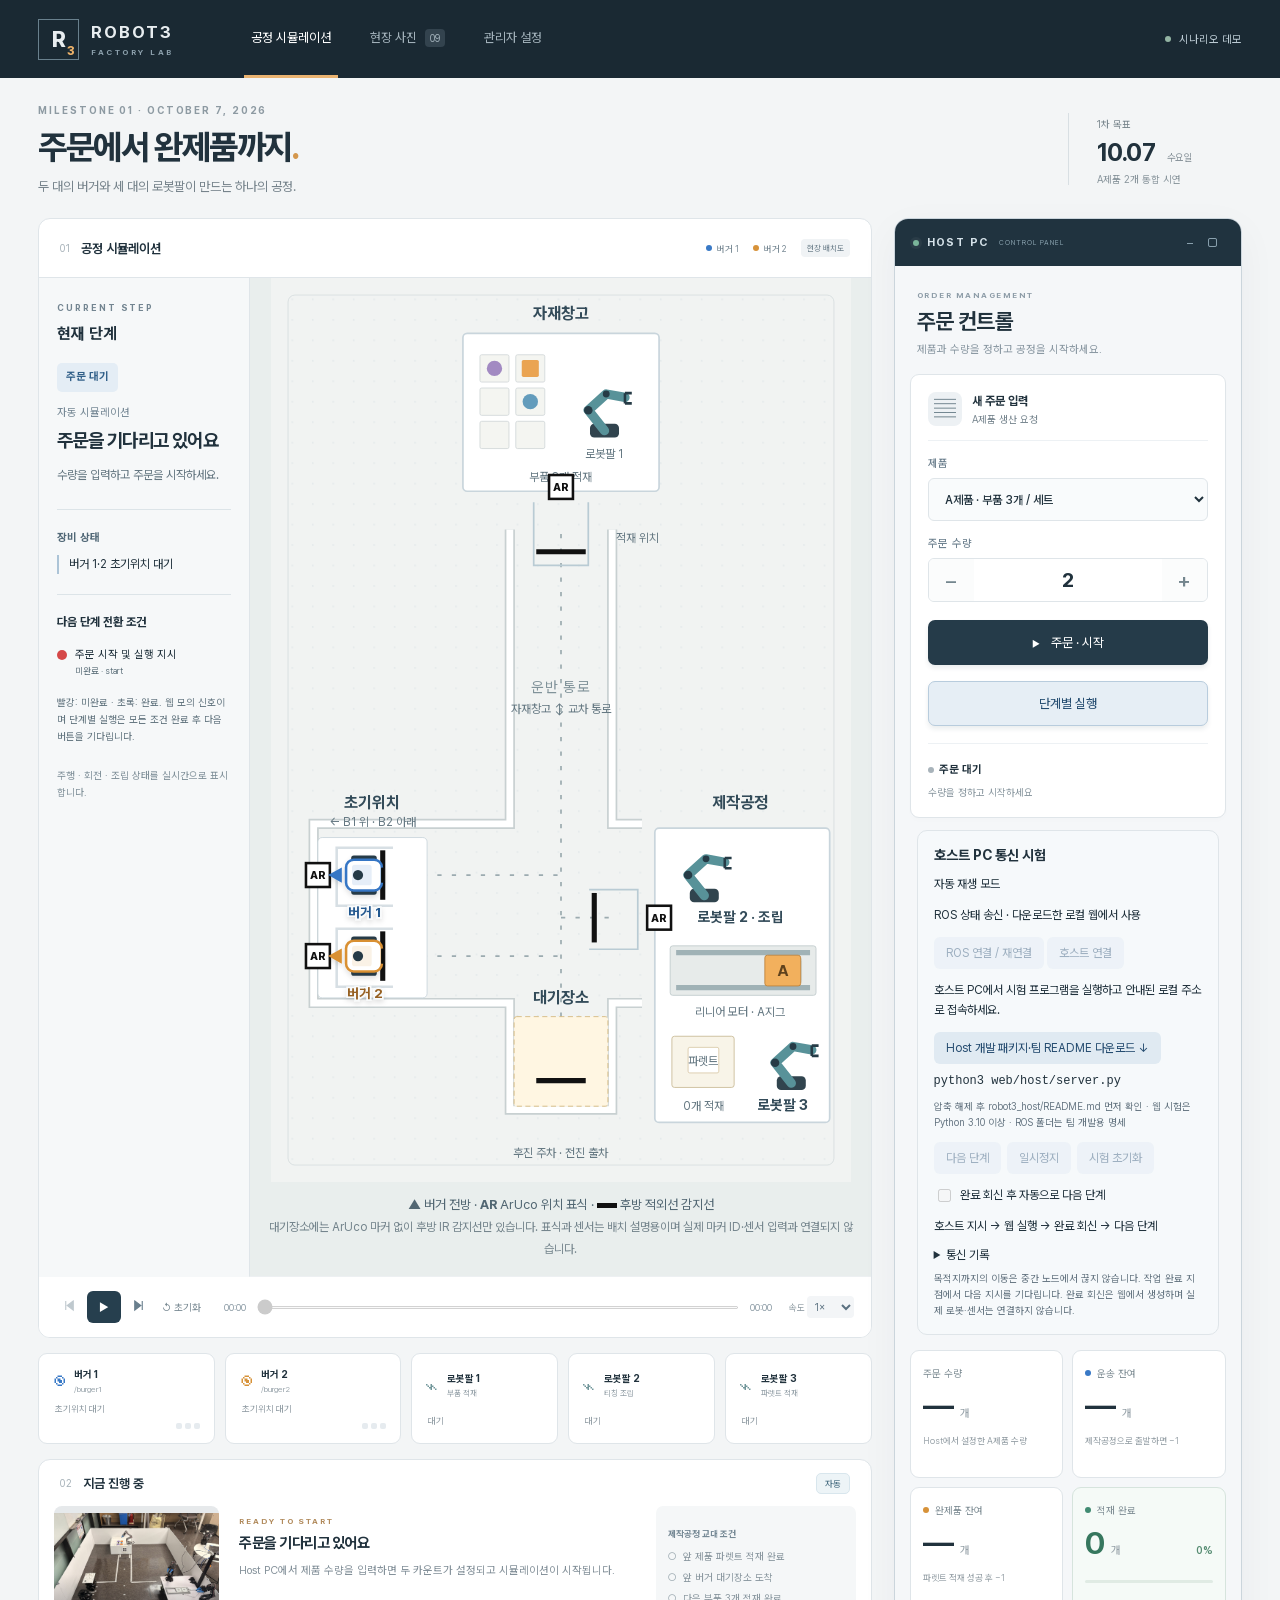
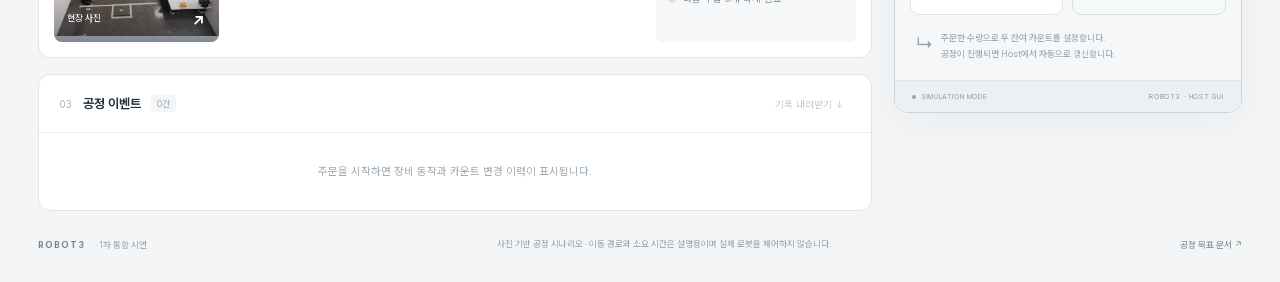
==== commit d533eb0e: "Integrate optional ROS telemetry into latest host web package" ====
--- a/index.html
+++ b/index.html
@@ -88,6 +88,8 @@
 <h3>호스트 PC 통신 시험</h3>
 <p id="host-status" role="status">자동 재생 모드</p>
 <p id="host-version" role="status"></p>
+<p id="ros-status" role="status">ROS 상태 송신 · 준비 중</p>
+<button id="ros-connect" type="button" disabled>ROS 연결 / 재연결</button>
 <button id="host-connect" type="button">호스트 연결</button>
 <div id="host-local-help"><p>호스트 PC에서 시험 프로그램을 실행하고 안내된 로컬 주소로 접속하세요.</p><a href="host-test.zip" download>Host 개발 패키지·팀 README 다운로드 ↓</a><code>python3 web/host/server.py</code><small>압축 해제 후 robot3_host/README.md 먼저 확인 · 웹 시험은 Python 3.10 이상 · ROS 폴더는 팀 개발용 명세</small></div>
 <div class="host-test-actions"><button id="host-next" disabled>다음 단계</button><button id="host-pause" disabled>일시정지</button><button id="host-reset" disabled>시험 초기화</button></div>
@@ -105,5 +107,5 @@
 <footer><span><strong>ROBOT3</strong> · 1차 통합 시연</span><p>사진 기반 공정 시나리오 · 이동 경로와 소요 시간은 설명용이며 실제 로봇을 제어하지 않습니다.</p><a href="https://rorobot.atlassian.net/wiki/spaces/robot3/pages/edit-v2/19759106" target="_blank" rel="noopener">공정 목표 문서 ↗</a></footer>
 </main>
 <dialog id="photo-dialog"><button id="close-dialog" aria-label="사진 닫기">×</button><img id="dialog-image" alt=""><div><h2 id="dialog-title"></h2><p id="dialog-description"></p></div></dialog>
-<script src="config.js?v=20260929-admin"></script><script src="settings.js?v=20260929-admin"></script><script src="engine.js?v=20260929-admin"></script><script src="host-client.js?v=20260929-admin"></script><script src="system-policy.js?v=20260929-host-config"></script><script src="app.js?v=20260929-host-config"></script>
+<script src="config.js?v=20260929-admin"></script><script src="settings.js?v=20260929-admin"></script><script src="engine.js?v=20260929-dock-undock"></script><script src="host-client.js?v=20260929-admin"></script><script src="system-policy.js?v=20260929-host-config"></script><script src="ros-config.js?v=20260930-ros"></script><script src="assets/vendor/roslib-1.4.1.min.js"></script><script src="ros-client.js?v=20260930-ros"></script><script src="app.js?v=20260930-ros"></script>
 </body></html>
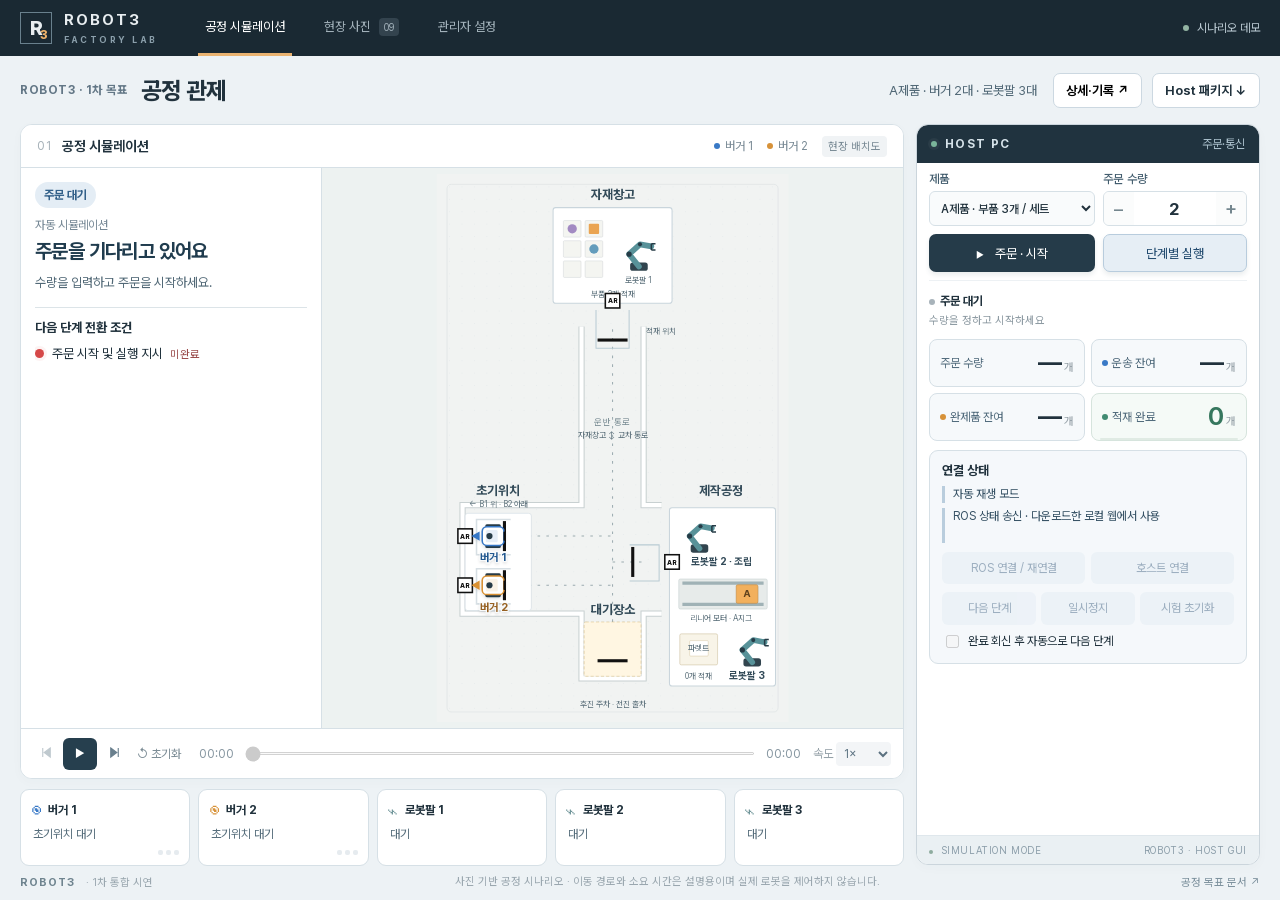
==== commit 9fa66a06: "Fit desktop monitoring dashboard to viewport and move details into dialog" ====
--- a/index.html
+++ b/index.html
@@ -1,10 +1,10 @@
 <!doctype html>
 <html lang="ko">
-<head><meta charset="utf-8"><meta name="viewport" content="width=device-width,initial-scale=1"><meta name="theme-color" content="#17242d"><title>Robot3 · 공정 시뮬레이션</title><link rel="stylesheet" href="styles.css?v=20260929-admin"></head>
+<head><meta charset="utf-8"><meta name="viewport" content="width=device-width,initial-scale=1"><meta name="theme-color" content="#17242d"><title>Robot3 · 공정 시뮬레이션</title><link rel="stylesheet" href="styles.css?v=20260929-admin"><link rel="stylesheet" href="dashboard.css?v=20260930-compact"></head>
 <body>
 <header class="topbar"><a class="brand" href="./" aria-label="Robot3 홈"><span class="brand-icon">R<span>3</span></span><strong>ROBOT3<span>FACTORY LAB</span></strong></a><nav aria-label="페이지"><button class="nav active" data-tab="simulation">공정 시뮬레이션</button><button class="nav" data-tab="gallery">현장 사진 <span>09</span></button><a class="nav" href="admin.html" style="display:flex;align-items:center">관리자 설정</a></nav><span class="demo-badge"><i></i> 시나리오 데모</span></header>
 <main>
-<div class="heading"><div><p class="eyebrow">MILESTONE 01 · OCTOBER 7, 2026</p><h1>주문에서 완제품까지<span>.</span></h1><p class="subtitle">두 대의 버거와 세 대의 로봇팔이 만드는 하나의 공정.</p></div><div class="goal"><span>1차 목표</span><strong>10.07 <small>수요일</small></strong><p>A제품 2개 통합 시연</p></div></div>
+<div class="heading"><div><p class="eyebrow">ROBOT3 · 1차 목표</p><h1>공정 관제</h1></div><div class="dashboard-actions"><span class="dashboard-context">A제품 · 버거 2대 · 로봇팔 3대</span><button id="open-details" type="button" class="detail-button">상세·기록 ↗</button><a class="package-link" href="https://pjongb.github.io/7s_FA-SIMULATION/host-test.zip" download>Host 패키지 ↓</a></div></div>
 <section id="simulation-view">
 <div class="simulation-layout"><div class="simulation-main">
 <section class="map-panel"><div class="panel-heading"><div><span class="section-number">01</span><h2>공정 시뮬레이션</h2></div><div class="legend"><span><i class="blue"></i>버거 1</span><span><i class="orange"></i>버거 2</span><span class="map-scale">현장 배치도</span></div></div>
@@ -12,9 +12,9 @@
 <aside class="current-stage" aria-label="현재 공정 단계">
 <p class="eyebrow">CURRENT STEP</p><h3>현재 단계</h3>
 <div class="stage-live" aria-live="polite" aria-atomic="true"><span id="stage-status" class="stage-status">주문 대기</span><p id="stage-number" class="stage-number">자동 시뮬레이션</p><h4 id="stage-title">주문을 기다리고 있어요</h4><p id="stage-detail">수량을 입력하고 주문을 시작하세요.</p></div>
-<div class="stage-work"><strong id="stage-work-label">장비 상태</strong><ul id="stage-work-list"><li>버거 1·2 초기위치 대기</li></ul></div>
-<section class="stage-conditions"><strong id="conditions-title">다음 단계 전환 조건</strong><ul id="conditions-list" aria-live="polite"></ul><p id="conditions-note"></p></section>
-<p class="stage-hint">주행 · 회전 · 조립 상태를 실시간으로 표시합니다.</p>
+
+<section class="stage-conditions" tabindex="0" aria-label="다음 단계 완료 조건 목록"><strong id="conditions-title">다음 단계 전환 조건</strong><ul id="conditions-list" aria-live="polite"></ul></section>
+
 </aside>
 <div class="map-wrapper"><svg id="factory-map" viewBox="0 0 680 1060" role="img" aria-labelledby="map-title map-desc"><title id="map-title">Robot3 공정 이동 시뮬레이션</title><desc id="map-desc">사용자가 지정한 방향으로 왼쪽 아래 초기위치, 중앙 위 자재창고, 오른쪽 아래 제작공정을 배치했습니다. 중앙 통로와 아래쪽 대기장소가 연결됩니다. 치수와 이동 시간은 설명용입니다.</desc><defs><pattern id="grid" width="24" height="24" patternUnits="userSpaceOnUse"><circle cx="1" cy="1" r=".75" fill="#d4dde2"/></pattern><filter id="shadow"><feDropShadow dx="0" dy="3" stdDeviation="3" flood-opacity=".12"/></filter><g id="robot-shape"><rect x="-23" y="-16" width="7" height="30" rx="3" fill="#273a47"/><rect x="16" y="-16" width="7" height="30" rx="3" fill="#273a47"/><rect x="-18" y="-22" width="36" height="42" rx="9" fill="white" stroke="currentColor" stroke-width="3"/><rect x="-12" y="-15" width="24" height="23" rx="3" fill="currentColor" opacity=".12"/><circle cy="-8" r="6" fill="#273a47"/><path d="M-9 -27 L0 -43 L9 -27" fill="currentColor"/></g><g id="arm-shape"><rect x="-17" y="-8" width="34" height="16" rx="5" fill="#31444e"/><path d="M0 0 L-19 -24 L2 -43 L24 -39" fill="none" stroke="currentColor" stroke-width="11" stroke-linecap="round" stroke-linejoin="round"/><circle cx="-19" cy="-24" r="5" fill="#263b46"/><circle cx="2" cy="-43" r="4" fill="#263b46"/><path d="M24 -44 v12 m0 -12 h8 m-8 12 h8" fill="none" stroke="#263b46" stroke-width="3"/></g></defs>
 <rect width="680" height="1060" fill="#f1f3f2"/>
@@ -74,38 +74,39 @@
 <g id="dock-cues" aria-label="대기장소를 제외한 ArUco 표식과 목표 위치별 후방 적외선 센서 검은 감지선"></g>
 <g id="robot1" color="#3576c5" filter="url(#shadow)"><g class="robot-body"><use href="#robot-shape"/><rect x="-9" y="19" width="18" height="4" rx="1" fill="#111"/><g class="cargo" transform="translate(-12 12)"></g></g><text y="49" text-anchor="middle" class="robot-label" fill="#24588f">버거 1</text></g>
 <g id="robot2" color="#d99032" filter="url(#shadow)"><g class="robot-body"><use href="#robot-shape"/><rect x="-9" y="19" width="18" height="4" rx="1" fill="#111"/><g class="cargo" transform="translate(-12 12)"></g></g><text y="49" text-anchor="middle" class="robot-label" fill="#966021">버거 2</text></g>
-</svg><p class="dock-legend"><strong>▲</strong> 버거 전방 · <strong>AR</strong> ArUco 위치 표식 · <span class="black-line-key"></span> 후방 적외선 감지선<br><small>대기장소에는 ArUco 마커 없이 후방 IR 감지선만 있습니다. 표식과 센서는 배치 설명용이며 실제 마커 ID·센서 입력과 연결되지 않습니다.</small></p></div></div>
+</svg></div></div>
 <div class="transport-controls"><div class="play-buttons"><button id="previous" class="icon-button" aria-label="이전 이벤트"><svg viewBox="0 0 20 20" width="15" height="15" aria-hidden="true"><path d="M5 4v12M15 4l-8 6 8 6Z" fill="currentColor" stroke="currentColor" stroke-width="1.5"/></svg></button><button id="play" class="play-button" aria-label="재생 또는 일시정지">▶</button><button id="next" class="icon-button" aria-label="다음 이벤트"><svg viewBox="0 0 20 20" width="15" height="15" aria-hidden="true"><path d="M15 4v12M5 4l8 6-8 6Z" fill="currentColor" stroke="currentColor" stroke-width="1.5"/></svg></button><button id="reset" class="text-button">↺ 초기화</button></div><div class="scrubber"><span id="elapsed">00:00</span><input id="timeline" type="range" min="0" max="100" value="0" step="0.05" aria-label="시뮬레이션 진행 위치"><span id="duration">00:00</span></div><label class="speed-label">속도 <select id="speed" aria-label="재생 속도"><option value="0.5">0.5×</option><option value="1" selected>1×</option><option value="2">2×</option><option value="4">4×</option></select></label></div>
 </section>
 <section class="devices"><div class="device" id="device-b1"><span class="device-icon blue-text">◉</span><div><strong>버거 1</strong><small>/burger1</small></div><span class="device-status">초기위치 대기</span><div class="part-dots" aria-label="적재 부품"></div></div><div class="device" id="device-b2"><span class="device-icon orange-text">◉</span><div><strong>버거 2</strong><small>/burger2</small></div><span class="device-status">초기위치 대기</span><div class="part-dots" aria-label="적재 부품"></div></div><div class="device" id="device-a1"><span class="device-icon">⌁</span><div><strong>로봇팔 1</strong><small>부품 적재</small></div><span class="device-status">대기</span></div><div class="device" id="device-a2"><span class="device-icon">⌁</span><div><strong>로봇팔 2</strong><small>티칭 조립</small></div><span class="device-status">대기</span></div><div class="device" id="device-a3"><span class="device-icon">⌁</span><div><strong>로봇팔 3</strong><small>파렛트 적재</small></div><span class="device-status">대기</span></div></section>
-<aside class="scene-panel"><div class="panel-heading"><div><span class="section-number">02</span><h2>지금 진행 중</h2></div><button id="follow" aria-pressed="true" class="follow active">자동</button></div><button id="photo-open" class="scene-photo" aria-label="현재 현장 사진 확대"><img id="scene-image" src="assets/full-map.jpg" alt="전체 맵 · 초기위치, 자재창고, 제작공정과 중앙 아래 대기장소"><span>현장 사진 <b>↗</b></span></button><div class="scene-copy"><p id="scene-kicker" class="eyebrow">READY TO START</p><h3 id="scene-title">주문을 기다리고 있어요</h3><p id="scene-detail">Host PC에서 제품 수량을 입력하면 두 카운트가 설정되고 시뮬레이션이 시작됩니다.</p></div><div class="gate-box"><span>제작공정 교대 조건</span><ul id="gates"><li>앞 제품 파렛트 적재 완료</li><li>앞 버거 대기장소 도착</li><li>다음 부품 3개 적재 완료</li></ul></div></aside><section class="event-panel"><div class="panel-heading"><div><span class="section-number">03</span><h2>공정 이벤트</h2><span id="event-count">0건</span></div><button id="export" class="text-button">기록 내려받기 ↓</button></div><div id="event-log" role="log" aria-live="off"><div class="empty-log">주문을 시작하면 장비 동작과 카운트 변경 이력이 표시됩니다.</div></div></section></div>
+</div>
 <aside class="host-console" aria-label="Host PC 주문 및 카운트 GUI">
-<div class="console-chrome"><div><span class="console-dot"></span><strong>HOST PC</strong><span>CONTROL PANEL</span></div><span class="window-icons">− □</span></div>
-<div class="console-intro"><p class="eyebrow">ORDER MANAGEMENT</p><h2>주문 컨트롤</h2><p>제품과 수량을 정하고 공정을 시작하세요.</p></div>
-<div class="order-bar"><form id="order-form"><div class="host-label"><span class="host-icon">▤</span><div><strong>새 주문 입력</strong><small>A제품 생산 요청</small></div></div><label class="product-field">제품<select id="product" aria-label="주문 제품"><option>A제품 · 부품 3개 / 세트</option></select></label><label class="quantity-field">주문 수량<div class="quantity"><button type="button" id="minus" aria-label="주문 수량 줄이기">−</button><input id="quantity" type="number" min="1" max="20" step="1" value="2" required aria-label="주문 수량"><button type="button" id="plus" aria-label="주문 수량 늘리기">+</button></div></label><button class="primary" id="start" type="submit"><span>▶</span> 주문 · 시작</button><button class="primary step-order" id="step-order" type="button">단계별 실행</button></form><div class="order-status"><span id="run-dot"></span><strong id="run-status">주문 대기</strong><small id="order-id">수량을 정하고 시작하세요</small></div></div>
+<div class="console-chrome"><div><span class="console-dot"></span><strong>HOST PC</strong><span>CONTROL PANEL</span></div><span class="console-mode">주문·통신</span></div>
+
+<div class="order-bar"><form id="order-form"><label class="product-field">제품<select id="product" aria-label="주문 제품"><option>A제품 · 부품 3개 / 세트</option></select></label><label class="quantity-field">주문 수량<div class="quantity"><button type="button" id="minus" aria-label="주문 수량 줄이기">−</button><input id="quantity" type="number" min="1" max="20" step="1" value="2" required aria-label="주문 수량"><button type="button" id="plus" aria-label="주문 수량 늘리기">+</button></div></label><button class="primary" id="start" type="submit"><span>▶</span> 주문 · 시작</button><button class="primary step-order" id="step-order" type="button">단계별 실행</button></form><div class="order-status"><span id="run-dot"></span><strong id="run-status">주문 대기</strong><small id="order-id">수량을 정하고 시작하세요</small></div></div>
 <p id="form-error" role="alert"></p>
+<div class="metrics"><article><span class="metric-label">주문 수량</span><div><strong id="total">—</strong><span>개</span></div><small>Host에서 설정한 A제품 수량</small></article><article><span class="metric-label"><i class="blue"></i> 운송 잔여</span><div><strong id="transport">—</strong><span>개</span></div><small>제작공정으로 출발하면 −1</small></article><article><span class="metric-label"><i class="orange"></i> 완제품 잔여</span><div><strong id="remaining">—</strong><span>개</span></div><small>파렛트 적재 성공 후 −1</small></article><article class="done-card"><span class="metric-label"><i class="green"></i> 적재 완료</span><div><strong id="completed">0</strong><span id="completed-unit">개</span><span id="completion-percent">0%</span></div><div class="small-progress"><i id="completion-bar"></i></div></article></div>
+
 <section class="host-test" aria-label="호스트 PC 통신 시험">
-<h3>호스트 PC 통신 시험</h3>
+<h3>연결 상태</h3>
 <p id="host-status" role="status">자동 재생 모드</p>
-<p id="host-version" role="status"></p>
+
 <p id="ros-status" role="status">ROS 상태 송신 · 준비 중</p>
-<button id="ros-connect" type="button" disabled>ROS 연결 / 재연결</button>
-<button id="host-connect" type="button">호스트 연결</button>
-<div id="host-local-help"><p>호스트 PC에서 시험 프로그램을 실행하고 안내된 로컬 주소로 접속하세요.</p><a href="host-test.zip" download>Host 개발 패키지·팀 README 다운로드 ↓</a><code>python3 web/host/server.py</code><small>압축 해제 후 robot3_host/README.md 먼저 확인 · 웹 시험은 Python 3.10 이상 · ROS 폴더는 팀 개발용 명세</small></div>
+<div class="connection-buttons"><button id="ros-connect" type="button" disabled>ROS 연결 / 재연결</button>
+<button id="host-connect" type="button">호스트 연결</button></div>
+
 <div class="host-test-actions"><button id="host-next" disabled>다음 단계</button><button id="host-pause" disabled>일시정지</button><button id="host-reset" disabled>시험 초기화</button></div>
 <label><input id="host-auto" type="checkbox" disabled> 완료 회신 후 자동으로 다음 단계</label>
-<p id="host-progress">호스트 지시 → 웹 실행 → 완료 회신 → 다음 단계</p>
-<details><summary>통신 기록</summary><pre id="host-log"></pre></details>
-<small>목적지까지의 이동은 중간 노드에서 끊지 않습니다. 작업 완료 지점에서 다음 지시를 기다립니다. 완료 회신은 웹에서 생성하며 실제 로봇·센서는 연결하지 않습니다.</small>
+
+
+
 </section>
 
-<div class="metrics"><article><span class="metric-label">주문 수량</span><div><strong id="total">—</strong><span>개</span></div><small>Host에서 설정한 A제품 수량</small></article><article><span class="metric-label"><i class="blue"></i> 운송 잔여</span><div><strong id="transport">—</strong><span>개</span></div><small>제작공정으로 출발하면 −1</small></article><article><span class="metric-label"><i class="orange"></i> 완제품 잔여</span><div><strong id="remaining">—</strong><span>개</span></div><small>파렛트 적재 성공 후 −1</small></article><article class="done-card"><span class="metric-label"><i class="green"></i> 적재 완료</span><div><strong id="completed">0</strong><span id="completed-unit">개</span><span id="completion-percent">0%</span></div><div class="small-progress"><i id="completion-bar"></i></div></article></div>
-<div class="host-footnote"><span class="host-footnote-icon">↳</span><p>주문한 수량으로 두 잔여 카운트를 설정합니다.<br>공정이 진행되면 Host에서 자동으로 갱신합니다.</p></div>
 <div class="console-footer"><span><i></i> SIMULATION MODE</span><span>ROBOT3 · HOST GUI</span></div></aside>
 </div></section>
 <section id="gallery-view" hidden><div class="gallery-heading"><h2>실제 공간으로 이해하는 공정</h2><p>공유해 주신 현장 사진 9장입니다. 사진을 누르면 확대할 수 있습니다.</p></div><div id="gallery-grid"></div></section>
 <footer><span><strong>ROBOT3</strong> · 1차 통합 시연</span><p>사진 기반 공정 시나리오 · 이동 경로와 소요 시간은 설명용이며 실제 로봇을 제어하지 않습니다.</p><a href="https://rorobot.atlassian.net/wiki/spaces/robot3/pages/edit-v2/19759106" target="_blank" rel="noopener">공정 목표 문서 ↗</a></footer>
 </main>
+<dialog id="detail-dialog" aria-labelledby="detail-title"><div class="detail-header"><div><p class="eyebrow">공정 참고 정보</p><h2 id="detail-title">상세·기록</h2></div><button id="close-details" type="button" aria-label="상세·기록 닫기">×</button></div><div class="detail-body"><section class="signal-detail"><h3>현재 작업·완료 신호</h3><div class="stage-work"><strong id="stage-work-label">장비 상태</strong><ul id="stage-work-list"><li>버거 1·2 초기위치 대기</li></ul></div><ul id="condition-signals"></ul><p id="conditions-note"></p></section><aside class="scene-panel"><div class="panel-heading"><div><span class="section-number">02</span><h2>지금 진행 중</h2></div><button id="follow" aria-pressed="true" class="follow active">자동</button></div><button id="photo-open" class="scene-photo" aria-label="현재 현장 사진 확대"><img id="scene-image" src="assets/full-map.jpg" alt="전체 맵 · 초기위치, 자재창고, 제작공정과 중앙 아래 대기장소"><span>현장 사진 <b>↗</b></span></button><div class="scene-copy"><p id="scene-kicker" class="eyebrow">READY TO START</p><h3 id="scene-title">주문을 기다리고 있어요</h3><p id="scene-detail">Host PC에서 제품 수량을 입력하면 두 카운트가 설정되고 시뮬레이션이 시작됩니다.</p></div><div class="gate-box"><span>제작공정 교대 조건</span><ul id="gates"><li>앞 제품 파렛트 적재 완료</li><li>앞 버거 대기장소 도착</li><li>다음 부품 3개 적재 완료</li></ul></div></aside><section class="event-panel"><div class="panel-heading"><div><span class="section-number">03</span><h2>공정 이벤트</h2><span id="event-count">0건</span></div><button id="export" class="text-button">기록 내려받기 ↓</button></div><div id="event-log" role="log" aria-live="off"><div class="empty-log">주문을 시작하면 장비 동작과 카운트 변경 이력이 표시됩니다.</div></div></section><section class="connection-detail"><h3>Host 통신 기록·실행 안내</h3><p id="host-progress">호스트 지시 → 웹 실행 → 완료 회신 → 다음 단계</p><p id="host-version" role="status"></p><details open><summary>통신 기록</summary><pre id="host-log"></pre></details><div id="host-local-help"><p>호스트 PC에서 시험 프로그램을 실행하고 안내된 로컬 주소로 접속하세요.</p><a href="host-test.zip" download>Host 개발 패키지·팀 README 다운로드 ↓</a><code>python3 web/host/server.py</code><small>압축 해제 후 robot3_host/README.md 먼저 확인 · 웹 시험은 Python 3.10 이상 · ROS 폴더는 팀 개발용 명세</small></div><small>목적지까지의 이동은 중간 노드에서 끊지 않습니다. 작업 완료 지점에서 다음 지시를 기다립니다. 완료 회신은 웹에서 생성하며 실제 로봇·센서는 연결하지 않습니다.</small></section><details class="map-guide"><summary>지도 표식·카운트 안내</summary><p class="dock-legend"><strong>▲</strong> 버거 전방 · <strong>AR</strong> ArUco 위치 표식 · <span class="black-line-key"></span> 후방 적외선 감지선<br><small>대기장소에는 ArUco 마커 없이 후방 IR 감지선만 있습니다. 표식과 센서는 배치 설명용이며 실제 마커 ID·센서 입력과 연결되지 않습니다.</small></p><div class="host-footnote"><span class="host-footnote-icon">↳</span><p>주문한 수량으로 두 잔여 카운트를 설정합니다.<br>공정이 진행되면 Host에서 자동으로 갱신합니다.</p></div></details></div></dialog>
 <dialog id="photo-dialog"><button id="close-dialog" aria-label="사진 닫기">×</button><img id="dialog-image" alt=""><div><h2 id="dialog-title"></h2><p id="dialog-description"></p></div></dialog>
-<script src="config.js?v=20260929-admin"></script><script src="settings.js?v=20260929-admin"></script><script src="engine.js?v=20260929-dock-undock"></script><script src="host-client.js?v=20260929-admin"></script><script src="system-policy.js?v=20260929-host-config"></script><script src="ros-config.js?v=20260930-ros"></script><script src="assets/vendor/roslib-1.4.1.min.js"></script><script src="ros-client.js?v=20260930-ros"></script><script src="app.js?v=20260930-ros"></script>
+<script src="config.js?v=20260929-admin"></script><script src="settings.js?v=20260929-admin"></script><script src="engine.js?v=20260929-dock-undock"></script><script src="host-client.js?v=20260929-admin"></script><script src="system-policy.js?v=20260929-host-config"></script><script src="ros-config.js?v=20260930-ros"></script><script src="assets/vendor/roslib-1.4.1.min.js"></script><script src="ros-client.js?v=20260930-ros"></script><script src="app.js?v=20260930-compact"></script>
 </body></html>
--- a/dashboard.css
+++ b/dashboard.css
@@ -0,0 +1,25 @@
+/* Working dashboard: essential controls stay on the desktop canvas.
+   Narrow/short viewports return to document flow instead of clipping content. */
+:root{--muted:#607380;--line:#d6e0e6;--bg:#edf2f5}
+.topbar{height:56px;padding:0 20px;gap:40px}.brand-icon{width:32px;height:32px;font-size:20px}.brand strong{font-size:15px}.brand strong>span{font-size:9px}.topbar .nav{font-size:13px}.demo-badge{font-size:12px}
+main{max-width:1920px;padding:12px 20px 0}.heading{min-height:44px;margin-bottom:12px;gap:16px}.heading>div:first-child{display:flex;align-items:center;gap:14px}.heading .eyebrow{font-size:12px;letter-spacing:.5px;margin:0;color:#637786}h1{font-size:24px;letter-spacing:-.8px}.dashboard-actions{display:flex;align-items:center;gap:10px}.dashboard-context{font-size:13px;color:#526977;margin-right:6px}.detail-button,.package-link{font-size:13px;font-weight:650;border:1px solid #ccd8e1;border-radius:7px;background:#fff;padding:9px 12px;white-space:nowrap}.detail-button:hover,.package-link:hover{background:#e1ecf4;border-color:#8eabc2}
+.simulation-layout{grid-template-columns:minmax(0,1fr) 344px;gap:12px}.map-panel,.host-console{box-shadow:0 3px 12px #24405206;border-radius:12px}.map-panel .panel-heading{padding:0 16px;background:#fff}.panel-heading h2{font-size:14px}.section-number{font-size:12px}.legend{font-size:12px}.map-scale{font-size:11px}
+.map-stage-layout{grid-template-columns:minmax(260px,34%) minmax(0,1fr);align-items:stretch;background:#fff}.current-stage{position:static;padding:16px;background:#fff}.current-stage>.eyebrow,.current-stage>h3{display:none}.stage-status{font-size:12px;padding:4px 9px;border-radius:20px}.stage-number{font-size:12px;margin:10px 0 6px}.current-stage h4{font-size:20px;line-height:1.35;margin-bottom:8px;color:#203c4e}.current-stage #stage-detail{font-size:13px;line-height:1.55;color:#526977}.stage-work{margin-top:14px;padding-top:12px}.stage-work>strong,.stage-conditions>strong{font-size:13px}.stage-work ul{gap:5px;margin:8px 0 0}.stage-work li{font-size:13px;line-height:1.5}.stage-conditions{margin-top:14px;padding-top:12px}.stage-conditions ul{gap:8px;margin:10px 0}.stage-conditions li{font-size:13px;line-height:1.45}.stage-conditions small{font-size:11px;line-height:1.4;margin-top:2px}.stage-conditions p{font-size:11px;line-height:1.5}.condition-dot{width:9px;height:9px;box-shadow:0 0 0 3px #d5484810}.condition-done .condition-dot{box-shadow:0 0 0 3px #23835712}
+.map-stage-layout>.map-wrapper{display:flex;align-items:center;justify-content:center;background:#edf2f1;padding:6px;border-bottom:0}.simulation-main #factory-map{max-width:100%;margin:auto}.simulation-main #factory-map .zone-title{font-size:25px}.simulation-main #factory-map .zone-title.small{font-size:20px}.simulation-main #factory-map .robot-label{font-size:21px}.simulation-main #factory-map .zone-sub,.simulation-main #factory-map .dock-label{font-size:16px}.simulation-main .transport-controls{padding:8px 12px;gap:12px;flex-wrap:nowrap;border-top:1px solid var(--line)}.simulation-main .scrubber{order:0;flex-basis:auto;font-size:12px}.simulation-main .speed-label{font-size:12px;margin-left:0}.speed-label select{font-size:12px}.text-button{font-size:12px}.play-button{height:32px;width:34px}.icon-button{height:32px;width:26px}
+.simulation-main .devices{margin:0;gap:8px;grid-template-columns:repeat(5,minmax(0,1fr))}.simulation-main .device,.simulation-main .device:nth-child(-n+2){grid-column:auto;padding:10px;gap:7px;align-content:start;border-radius:9px}.device-icon{font-size:20px}.device strong{font-size:12px}.device small{display:none}.device-status{font-size:12px;line-height:1.3;color:#576e7c;overflow-wrap:anywhere}.part-dots i{width:5px;height:5px}
+.host-console{position:static;display:flex;flex-direction:column;gap:10px;background:#fff;overflow:visible}.console-chrome{height:38px;flex:none;border-radius:11px 11px 0 0;padding:0 14px}.console-chrome strong{font-size:12px}.console-chrome>div>span:last-child{display:none}.console-mode{font-size:12px;color:#a9bfcb}.host-console .order-bar{margin:0 12px;padding:0;border:0;box-shadow:none}.host-console .order-bar form{grid-template-columns:minmax(0,1.15fr) minmax(0,1fr);gap:8px;align-items:end}.host-console .order-bar label{font-size:12px;color:#435d6e}.host-console .order-bar select{height:35px;font-size:12px;margin-top:5px;padding:0 7px}.host-console .quantity{height:35px;margin-top:5px}.host-console .quantity button{width:30px;font-size:19px}.host-console .quantity input{font-size:17px}.host-console .primary{height:38px;font-size:13px;margin:0;padding:0 6px;grid-column:auto}.host-console .order-status{display:block;margin:8px 0 0;padding:8px 0 0;line-height:1.4}.host-console .order-status strong{font-size:12px}.host-console .order-status small{font-size:11px;margin-top:2px}.host-console #form-error{margin:0 12px;font-size:12px}
+.host-console .metrics{grid-template-columns:repeat(2,minmax(0,1fr));gap:6px;margin:0 12px}.host-console .metrics article{display:flex;justify-content:space-between;align-items:center;gap:5px;padding:8px 10px;min-height:48px;background:#f6f9fb;border-radius:8px;position:relative}.host-console .metric-label{font-size:12px;color:#526c7d;gap:4px}.host-console .metrics article>div:not(.small-progress){margin:0;gap:3px}.host-console .metrics strong{font-size:25px;line-height:1.1;letter-spacing:-.6px}.host-console .metrics article>div>span{font-size:11px}.host-console .metrics small{display:none}.host-console .metrics #completion-percent{display:none}.host-console .small-progress{position:absolute;bottom:0;left:8px;right:8px;height:2px;margin:0}
+.host-test{margin:0 12px;padding:12px;background:#f5f8fb;border-radius:9px;font-size:12px}.host-test h3{font-size:13px;margin:0 0 8px}.host-test p{font-size:12px;line-height:1.45;margin:5px 0;overflow-wrap:anywhere}.host-test #host-status,.host-test #ros-status{padding-left:8px;border-left:3px solid #b9cddd;color:#385366}.connection-buttons{display:grid;grid-template-columns:1fr 1fr;gap:6px;margin-top:9px}.host-test button{padding:8px 6px;font-size:12px;line-height:1.35}.host-test-actions{display:grid;grid-template-columns:repeat(3,minmax(0,1fr));gap:5px;margin:8px 0}.host-test label{font-size:12px;line-height:1.45;align-items:flex-start}.host-test input{flex:none;margin-top:2px}#host-progress{font-size:11px;color:#667f90;margin-top:8px}.console-footer{font-size:10px;padding:8px 12px;margin-top:auto;border-radius:0 0 11px 11px}footer{padding:8px 0;font-size:11px}footer strong{font-size:11px}
+/* Details are one deliberate action away, not below the dashboard. */
+#detail-dialog{width:min(920px,94vw);max-width:94vw;max-height:90dvh;padding:0;border:1px solid #d6e0e6}.detail-header{position:sticky;top:0;z-index:1;display:flex;align-items:center;justify-content:space-between;background:#fff;border-bottom:1px solid var(--line);padding:18px 22px}.detail-header .eyebrow{font-size:12px;margin:0 0 5px}.detail-header h2{font-size:21px}.detail-header button{height:36px;width:36px;border-radius:8px;background:#edf2f6;color:#25475f;font-size:25px}#detail-dialog .detail-body{padding:18px;display:grid;gap:16px;background:#f4f7f9}.detail-body .scene-panel{display:grid;grid-template-columns:230px 1fr;gap:0 12px;padding-bottom:16px}.detail-body .scene-panel .panel-heading{grid-column:1/-1}.detail-body .scene-photo{height:185px;margin:0 0 0 15px}.detail-body .scene-photo img{object-fit:contain}.detail-body .scene-copy{padding:8px 16px 8px 0;min-height:0}.detail-body .scene-copy h3{font-size:18px}.detail-body .scene-copy>p:last-child{font-size:14px;line-height:1.7}.detail-body .scene-copy .eyebrow{font-size:11px}.detail-body .gate-box{grid-column:1/-1;margin:14px 15px 0}.detail-body .gate-box>span,.detail-body .gate-box li{font-size:13px}.detail-body .follow{font-size:12px}.detail-body .event-row{font-size:13px;padding:12px 16px}.detail-body .event-row time,.detail-body .event-row .tag{font-size:11px}.detail-body #event-log{max-height:280px}.connection-detail,.map-guide{padding:16px;background:white;border:1px solid var(--line);border-radius:10px}.connection-detail h3{font-size:15px;margin:0 0 12px}.connection-detail p,.connection-detail small,.connection-detail summary,.map-guide summary{font-size:13px;line-height:1.6}.connection-detail pre{white-space:pre-wrap;overflow-wrap:anywhere;font-size:12px;max-height:250px;overflow:auto}.connection-detail code{display:block;padding:10px;background:#edf3f7;font-size:13px;margin:10px 0}.connection-detail a{display:inline-block;color:#235b86;text-decoration:underline}.connection-detail small{display:block;color:#647a89;margin-top:10px}.map-guide summary{cursor:pointer}.map-guide .host-footnote{margin:12px 0 0}.map-guide .host-footnote p{font-size:13px}
+@media(min-width:1100px) and (min-height:700px){
+ main:has(#simulation-view:not([hidden])){height:calc(100dvh - 56px);display:flex;flex-direction:column;overflow:hidden;padding-bottom:0}
+ main:has(#simulation-view:not([hidden]))>.heading{flex:none}
+ #simulation-view:not([hidden]){flex:1;min-height:0}.simulation-layout{height:100%;align-items:stretch}.simulation-main{min-height:0;display:grid;grid-template-rows:minmax(0,1fr) 76px;gap:10px}.simulation-main .map-panel{min-height:0;display:grid;grid-template-rows:42px minmax(0,1fr) 50px}.simulation-main .map-panel>.panel-heading{height:42px}.map-stage-layout{min-height:0;overflow:hidden}.current-stage{min-height:0;display:flex;flex-direction:column;padding:14px}.stage-live,.stage-work{flex:none}.current-stage #stage-detail{display:-webkit-box;-webkit-line-clamp:3;-webkit-box-orient:vertical;overflow:hidden}.stage-work ul{max-height:84px;overflow:auto}.stage-conditions{min-height:80px;overflow:auto;overscroll-behavior:contain;scrollbar-width:thin;padding-right:4px}.stage-conditions>strong{position:sticky;top:0;background:white;display:block;padding-bottom:5px}.stage-conditions ul{margin-top:5px}.stage-conditions p{margin-bottom:0}.map-stage-layout>.map-wrapper{min-height:0;overflow:hidden}.simulation-main #factory-map{width:100%;height:100%;max-height:100%;aspect-ratio:auto;min-height:0;object-fit:contain}.host-console{min-height:0;overflow:hidden;gap:9px}.host-console>.order-bar,.host-console>.metrics{flex:none}.host-test{min-height:0;overflow:auto;scrollbar-width:thin;overscroll-behavior:contain}.console-footer{flex:none}footer{min-height:30px;flex:none}footer p{font-size:11px}
+}
+@media(min-width:1600px) and (min-height:850px){.simulation-layout{grid-template-columns:minmax(0,1fr) 370px}.map-stage-layout{grid-template-columns:320px minmax(0,1fr)}.current-stage{padding:20px}.current-stage h4{font-size:24px}.current-stage #stage-detail{-webkit-line-clamp:5}.stage-work{margin-top:20px}.stage-conditions{margin-top:20px}.stage-conditions li{font-size:14px}.stage-conditions small{font-size:12px}.host-console{gap:14px}.host-console .order-bar select,.host-console .quantity{height:40px}.host-console .primary{height:42px}.host-console .metrics article{min-height:56px}.host-test{padding:16px}.host-test button,.host-test label,.host-test p{font-size:13px}}
+@media(max-width:1099px),(max-height:699px){.simulation-layout{align-items:start}.host-console{overflow:visible}.simulation-main .devices{margin-top:10px}.current-stage{max-height:none}.simulation-main #factory-map{max-height:720px}.heading .eyebrow{display:none}.dashboard-context{display:none}}
+@media(max-width:850px){.simulation-layout{grid-template-columns:1fr}.host-console{order:-1}.host-console .order-bar form{grid-template-columns:1fr 1fr 1fr 1fr}.host-console .metrics{grid-template-columns:repeat(4,minmax(0,1fr))}.host-test{display:grid;grid-template-columns:1fr 1fr;gap:6px 14px}.host-test h3{grid-column:1/-1}.host-test p{margin:0}.connection-buttons,.host-test-actions{margin:0}.host-test label{align-self:center}.map-stage-layout{grid-template-columns:minmax(240px,38%) minmax(0,1fr)}.host-console .order-status{margin-bottom:0}.console-footer{margin-top:0}.topbar{gap:20px}.topbar .nav{font-size:12px}.demo-badge{display:none}.dashboard-actions{gap:6px}.heading{flex-wrap:wrap}}
+@media(max-width:620px){main{padding:12px}.topbar{padding:0 12px;gap:16px;height:54px}.brand strong>span{display:none}.brand-icon{display:none}.topbar nav{gap:10px}.topbar .nav{font-size:11px}.topbar .nav span{display:none}.heading{gap:10px}.heading h1{font-size:22px}.detail-button,.package-link{font-size:12px;padding:8px}.host-console .order-bar form{grid-template-columns:1fr 1fr}.host-console .primary{grid-column:auto}.host-console .metrics{grid-template-columns:1fr 1fr}.host-test{display:block}.host-test p{margin:6px 0}.connection-buttons{margin:8px 0}.host-test-actions{margin:8px 0}.map-stage-layout{grid-template-columns:1fr}.current-stage{padding:16px}.current-stage h4{font-size:20px}.stage-work ul{grid-template-columns:1fr}.map-stage-layout>.map-wrapper{height:min(120vw,600px)}.simulation-main #factory-map{height:100%;width:100%;aspect-ratio:auto}.simulation-main .devices{grid-template-columns:repeat(2,minmax(0,1fr))}.simulation-main .device:last-child{grid-column:1/-1}.simulation-main .transport-controls{flex-wrap:wrap;gap:8px}.simulation-main .scrubber{order:3;flex-basis:100%}.simulation-main .speed-label{margin-left:auto}.simulation-main .legend{font-size:11px}.detail-body .scene-panel{grid-template-columns:1fr}.detail-body .scene-photo{height:200px;margin:0 15px}.detail-body .scene-copy{padding:16px}.detail-body .scene-panel .panel-heading{grid-column:auto}.detail-body .gate-box{grid-column:auto;margin-top:0}.detail-body .gate-box ul{display:grid}#detail-dialog .detail-body{padding:10px}.detail-header{padding:14px}.detail-body .event-row .tag{display:none}.detail-body .event-row{font-size:12px;gap:8px}footer p{order:3;width:100%}}
+/* Full signal names stay in Details; the working list uses concise labels. */
+.stage-conditions li>span{flex:1;min-width:0}.stage-conditions small{display:inline;margin-left:7px;white-space:nowrap;color:#9a4b4b}.condition-done small{color:#21704c}.signal-detail{background:#fff;border:1px solid var(--line);border-radius:10px;padding:16px}.signal-detail h3{font-size:15px;margin:0 0 12px}.signal-detail .stage-work{margin:0;padding:0;border:0}.signal-detail #condition-signals{padding-left:20px;font-size:13px;line-height:1.7;overflow-wrap:anywhere}.signal-detail #conditions-note{font-size:12px;line-height:1.6;color:#607380}.current-stage .stage-conditions{flex:1}.host-test #ros-status{min-height:35px}
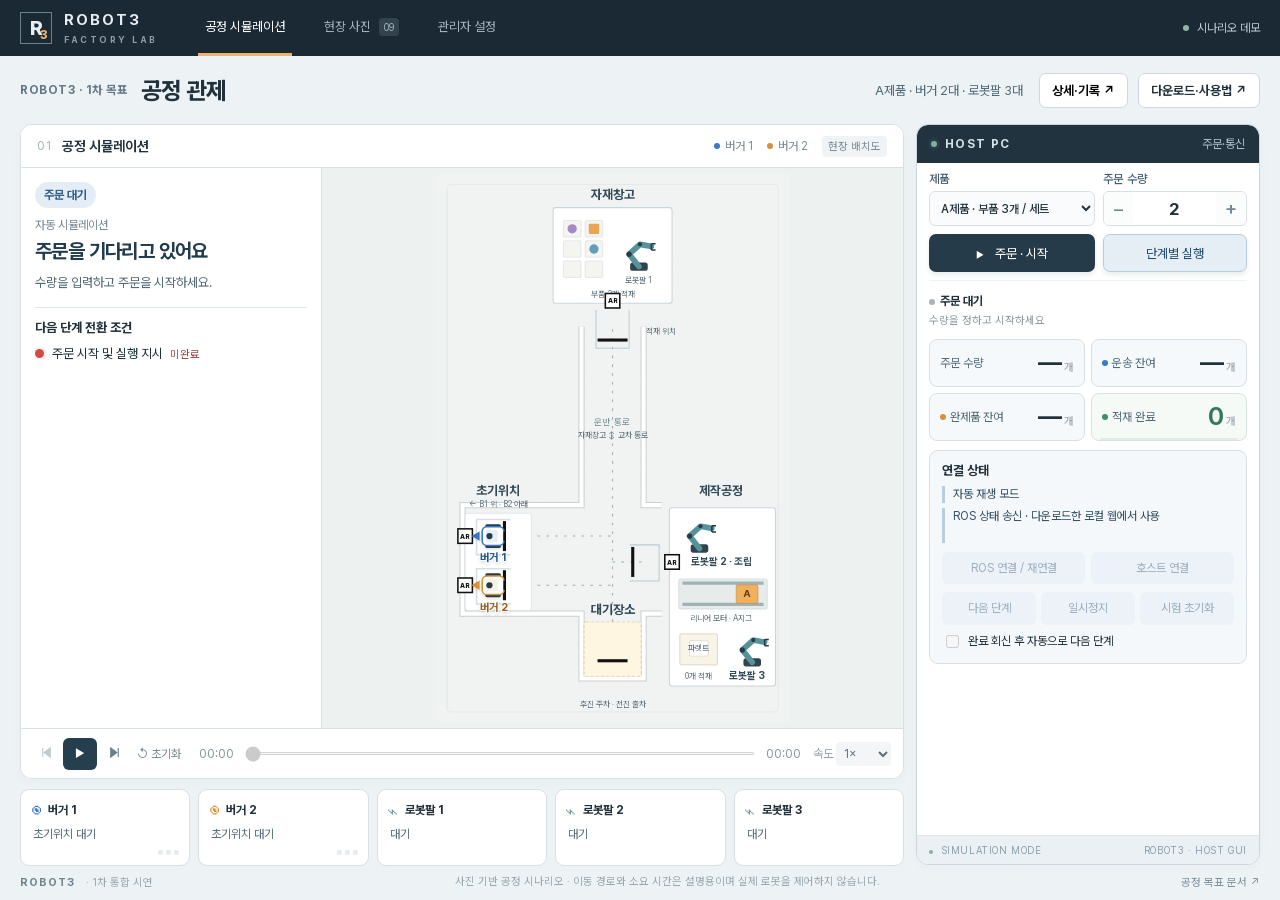
==== commit 175f765d: "Add beginner download guide page" ====
--- a/index.html
+++ b/index.html
@@ -4,7 +4,7 @@
 <body>
 <header class="topbar"><a class="brand" href="./" aria-label="Robot3 홈"><span class="brand-icon">R<span>3</span></span><strong>ROBOT3<span>FACTORY LAB</span></strong></a><nav aria-label="페이지"><button class="nav active" data-tab="simulation">공정 시뮬레이션</button><button class="nav" data-tab="gallery">현장 사진 <span>09</span></button><a class="nav" href="admin.html" style="display:flex;align-items:center">관리자 설정</a></nav><span class="demo-badge"><i></i> 시나리오 데모</span></header>
 <main>
-<div class="heading"><div><p class="eyebrow">ROBOT3 · 1차 목표</p><h1>공정 관제</h1></div><div class="dashboard-actions"><span class="dashboard-context">A제품 · 버거 2대 · 로봇팔 3대</span><button id="open-details" type="button" class="detail-button">상세·기록 ↗</button><a class="package-link" href="https://pjongb.github.io/7s_FA-SIMULATION/host-test.zip" download>Host 패키지 ↓</a></div></div>
+<div class="heading"><div><p class="eyebrow">ROBOT3 · 1차 목표</p><h1>공정 관제</h1></div><div class="dashboard-actions"><span class="dashboard-context">A제품 · 버거 2대 · 로봇팔 3대</span><button id="open-details" type="button" class="detail-button">상세·기록 ↗</button><a class="package-link" href="downloads.html">다운로드·사용법 ↗</a></div></div>
 <section id="simulation-view">
 <div class="simulation-layout"><div class="simulation-main">
 <section class="map-panel"><div class="panel-heading"><div><span class="section-number">01</span><h2>공정 시뮬레이션</h2></div><div class="legend"><span><i class="blue"></i>버거 1</span><span><i class="orange"></i>버거 2</span><span class="map-scale">현장 배치도</span></div></div>
@@ -106,7 +106,7 @@
 <section id="gallery-view" hidden><div class="gallery-heading"><h2>실제 공간으로 이해하는 공정</h2><p>공유해 주신 현장 사진 9장입니다. 사진을 누르면 확대할 수 있습니다.</p></div><div id="gallery-grid"></div></section>
 <footer><span><strong>ROBOT3</strong> · 1차 통합 시연</span><p>사진 기반 공정 시나리오 · 이동 경로와 소요 시간은 설명용이며 실제 로봇을 제어하지 않습니다.</p><a href="https://rorobot.atlassian.net/wiki/spaces/robot3/pages/edit-v2/19759106" target="_blank" rel="noopener">공정 목표 문서 ↗</a></footer>
 </main>
-<dialog id="detail-dialog" aria-labelledby="detail-title"><div class="detail-header"><div><p class="eyebrow">공정 참고 정보</p><h2 id="detail-title">상세·기록</h2></div><button id="close-details" type="button" aria-label="상세·기록 닫기">×</button></div><div class="detail-body"><section class="signal-detail"><h3>현재 작업·완료 신호</h3><div class="stage-work"><strong id="stage-work-label">장비 상태</strong><ul id="stage-work-list"><li>버거 1·2 초기위치 대기</li></ul></div><ul id="condition-signals"></ul><p id="conditions-note"></p></section><aside class="scene-panel"><div class="panel-heading"><div><span class="section-number">02</span><h2>지금 진행 중</h2></div><button id="follow" aria-pressed="true" class="follow active">자동</button></div><button id="photo-open" class="scene-photo" aria-label="현재 현장 사진 확대"><img id="scene-image" src="assets/full-map.jpg" alt="전체 맵 · 초기위치, 자재창고, 제작공정과 중앙 아래 대기장소"><span>현장 사진 <b>↗</b></span></button><div class="scene-copy"><p id="scene-kicker" class="eyebrow">READY TO START</p><h3 id="scene-title">주문을 기다리고 있어요</h3><p id="scene-detail">Host PC에서 제품 수량을 입력하면 두 카운트가 설정되고 시뮬레이션이 시작됩니다.</p></div><div class="gate-box"><span>제작공정 교대 조건</span><ul id="gates"><li>앞 제품 파렛트 적재 완료</li><li>앞 버거 대기장소 도착</li><li>다음 부품 3개 적재 완료</li></ul></div></aside><section class="event-panel"><div class="panel-heading"><div><span class="section-number">03</span><h2>공정 이벤트</h2><span id="event-count">0건</span></div><button id="export" class="text-button">기록 내려받기 ↓</button></div><div id="event-log" role="log" aria-live="off"><div class="empty-log">주문을 시작하면 장비 동작과 카운트 변경 이력이 표시됩니다.</div></div></section><section class="connection-detail"><h3>Host 통신 기록·실행 안내</h3><p id="host-progress">호스트 지시 → 웹 실행 → 완료 회신 → 다음 단계</p><p id="host-version" role="status"></p><details open><summary>통신 기록</summary><pre id="host-log"></pre></details><div id="host-local-help"><p>호스트 PC에서 시험 프로그램을 실행하고 안내된 로컬 주소로 접속하세요.</p><a href="host-test.zip" download>Host 개발 패키지·팀 README 다운로드 ↓</a><code>python3 web/host/server.py</code><small>압축 해제 후 robot3_host/README.md 먼저 확인 · 웹 시험은 Python 3.10 이상 · ROS 폴더는 팀 개발용 명세</small></div><small>목적지까지의 이동은 중간 노드에서 끊지 않습니다. 작업 완료 지점에서 다음 지시를 기다립니다. 완료 회신은 웹에서 생성하며 실제 로봇·센서는 연결하지 않습니다.</small></section><details class="map-guide"><summary>지도 표식·카운트 안내</summary><p class="dock-legend"><strong>▲</strong> 버거 전방 · <strong>AR</strong> ArUco 위치 표식 · <span class="black-line-key"></span> 후방 적외선 감지선<br><small>대기장소에는 ArUco 마커 없이 후방 IR 감지선만 있습니다. 표식과 센서는 배치 설명용이며 실제 마커 ID·센서 입력과 연결되지 않습니다.</small></p><div class="host-footnote"><span class="host-footnote-icon">↳</span><p>주문한 수량으로 두 잔여 카운트를 설정합니다.<br>공정이 진행되면 Host에서 자동으로 갱신합니다.</p></div></details></div></dialog>
+<dialog id="detail-dialog" aria-labelledby="detail-title"><div class="detail-header"><div><p class="eyebrow">공정 참고 정보</p><h2 id="detail-title">상세·기록</h2></div><button id="close-details" type="button" aria-label="상세·기록 닫기">×</button></div><div class="detail-body"><section class="signal-detail"><h3>현재 작업·완료 신호</h3><div class="stage-work"><strong id="stage-work-label">장비 상태</strong><ul id="stage-work-list"><li>버거 1·2 초기위치 대기</li></ul></div><ul id="condition-signals"></ul><p id="conditions-note"></p></section><aside class="scene-panel"><div class="panel-heading"><div><span class="section-number">02</span><h2>지금 진행 중</h2></div><button id="follow" aria-pressed="true" class="follow active">자동</button></div><button id="photo-open" class="scene-photo" aria-label="현재 현장 사진 확대"><img id="scene-image" src="assets/full-map.jpg" alt="전체 맵 · 초기위치, 자재창고, 제작공정과 중앙 아래 대기장소"><span>현장 사진 <b>↗</b></span></button><div class="scene-copy"><p id="scene-kicker" class="eyebrow">READY TO START</p><h3 id="scene-title">주문을 기다리고 있어요</h3><p id="scene-detail">Host PC에서 제품 수량을 입력하면 두 카운트가 설정되고 시뮬레이션이 시작됩니다.</p></div><div class="gate-box"><span>제작공정 교대 조건</span><ul id="gates"><li>앞 제품 파렛트 적재 완료</li><li>앞 버거 대기장소 도착</li><li>다음 부품 3개 적재 완료</li></ul></div></aside><section class="event-panel"><div class="panel-heading"><div><span class="section-number">03</span><h2>공정 이벤트</h2><span id="event-count">0건</span></div><button id="export" class="text-button">기록 내려받기 ↓</button></div><div id="event-log" role="log" aria-live="off"><div class="empty-log">주문을 시작하면 장비 동작과 카운트 변경 이력이 표시됩니다.</div></div></section><section class="connection-detail"><h3>Host 통신 기록·실행 안내</h3><p id="host-progress">호스트 지시 → 웹 실행 → 완료 회신 → 다음 단계</p><p id="host-version" role="status"></p><details open><summary>통신 기록</summary><pre id="host-log"></pre></details><div id="host-local-help"><p>호스트 PC에서 시험 프로그램을 실행하고 안내된 로컬 주소로 접속하세요.</p><a href="downloads.html">Host 패키지 받기·사용법 보기 ↗</a><code>python3 web/host/server.py</code><small>압축 해제 후 robot3_host/README.md 먼저 확인 · 웹 시험은 Python 3.10 이상 · ROS 폴더는 팀 개발용 명세</small></div><small>목적지까지의 이동은 중간 노드에서 끊지 않습니다. 작업 완료 지점에서 다음 지시를 기다립니다. 완료 회신은 웹에서 생성하며 실제 로봇·센서는 연결하지 않습니다.</small></section><details class="map-guide"><summary>지도 표식·카운트 안내</summary><p class="dock-legend"><strong>▲</strong> 버거 전방 · <strong>AR</strong> ArUco 위치 표식 · <span class="black-line-key"></span> 후방 적외선 감지선<br><small>대기장소에는 ArUco 마커 없이 후방 IR 감지선만 있습니다. 표식과 센서는 배치 설명용이며 실제 마커 ID·센서 입력과 연결되지 않습니다.</small></p><div class="host-footnote"><span class="host-footnote-icon">↳</span><p>주문한 수량으로 두 잔여 카운트를 설정합니다.<br>공정이 진행되면 Host에서 자동으로 갱신합니다.</p></div></details></div></dialog>
 <dialog id="photo-dialog"><button id="close-dialog" aria-label="사진 닫기">×</button><img id="dialog-image" alt=""><div><h2 id="dialog-title"></h2><p id="dialog-description"></p></div></dialog>
 <script src="config.js?v=20260929-admin"></script><script src="settings.js?v=20260929-admin"></script><script src="engine.js?v=20260929-dock-undock"></script><script src="host-client.js?v=20260929-admin"></script><script src="system-policy.js?v=20260929-host-config"></script><script src="ros-config.js?v=20260930-ros"></script><script src="assets/vendor/roslib-1.4.1.min.js"></script><script src="ros-client.js?v=20260930-ros"></script><script src="app.js?v=20260930-compact"></script>
 </body></html>
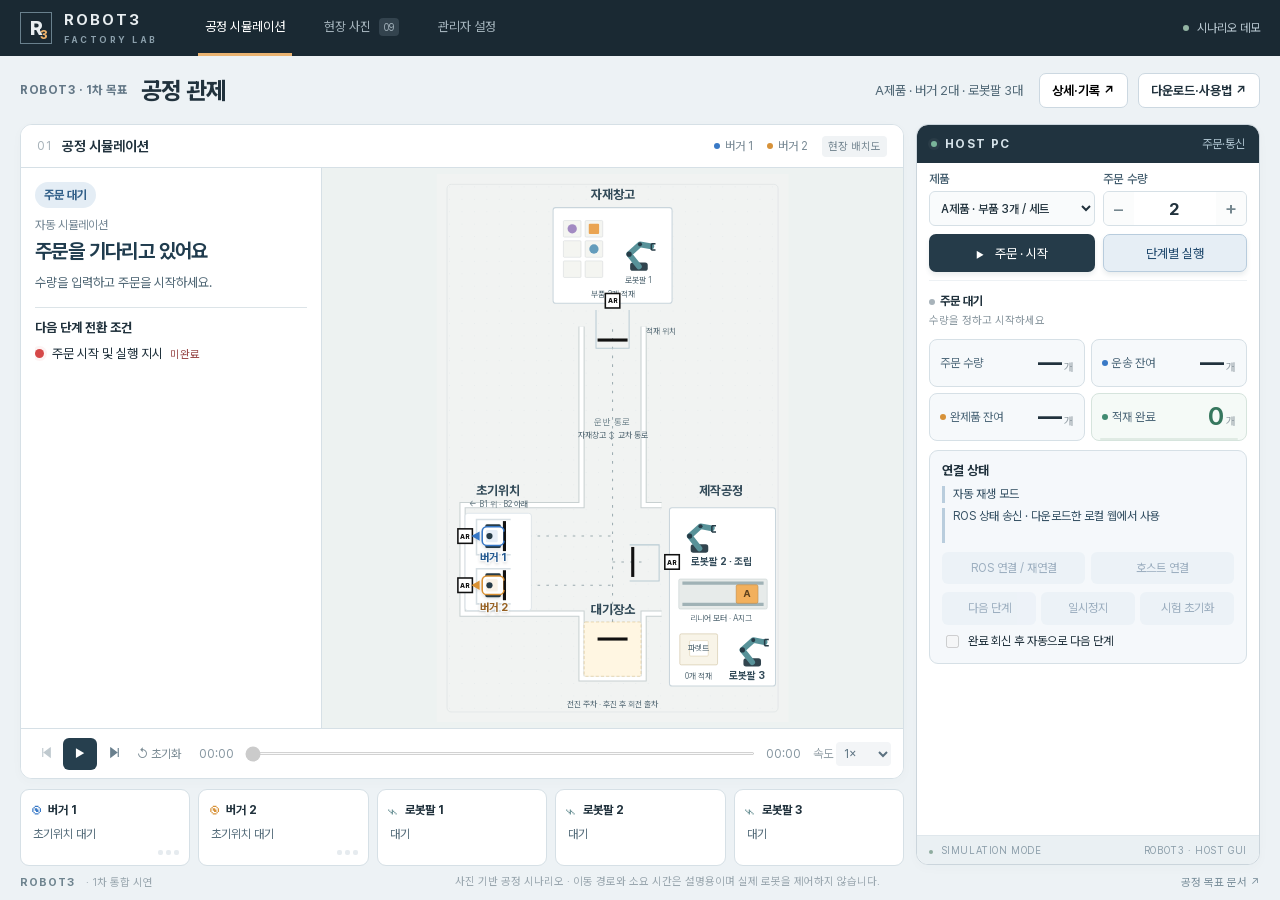
==== commit 5fea67b7: "Use forward parking and reverse clearance at waiting bay" ====
--- a/index.html
+++ b/index.html
@@ -46,7 +46,7 @@
 <g class="station" tabindex="0" role="button" aria-label="대기장소 사진 보기" data-photo="waiting">
  <rect x="285" y="866" width="110" height="105" rx="3" fill="#fff6e2" stroke="#d4b77a" stroke-dasharray="6 4"/>
  <text x="340" y="850" text-anchor="middle" class="zone-title">대기장소</text>
- <text x="340" y="1030" text-anchor="middle" class="zone-sub">후진 주차 · 전진 출차</text>
+ <text x="340" y="1030" text-anchor="middle" class="zone-sub">전진 주차 · 후진 후 회전 출차</text>
 </g>
 <path d="M373 717 H430 V787 H373" fill="none" stroke="#b9cbd4" stroke-width="2"/>
 
@@ -108,5 +108,5 @@
 </main>
 <dialog id="detail-dialog" aria-labelledby="detail-title"><div class="detail-header"><div><p class="eyebrow">공정 참고 정보</p><h2 id="detail-title">상세·기록</h2></div><button id="close-details" type="button" aria-label="상세·기록 닫기">×</button></div><div class="detail-body"><section class="signal-detail"><h3>현재 작업·완료 신호</h3><div class="stage-work"><strong id="stage-work-label">장비 상태</strong><ul id="stage-work-list"><li>버거 1·2 초기위치 대기</li></ul></div><ul id="condition-signals"></ul><p id="conditions-note"></p></section><aside class="scene-panel"><div class="panel-heading"><div><span class="section-number">02</span><h2>지금 진행 중</h2></div><button id="follow" aria-pressed="true" class="follow active">자동</button></div><button id="photo-open" class="scene-photo" aria-label="현재 현장 사진 확대"><img id="scene-image" src="assets/full-map.jpg" alt="전체 맵 · 초기위치, 자재창고, 제작공정과 중앙 아래 대기장소"><span>현장 사진 <b>↗</b></span></button><div class="scene-copy"><p id="scene-kicker" class="eyebrow">READY TO START</p><h3 id="scene-title">주문을 기다리고 있어요</h3><p id="scene-detail">Host PC에서 제품 수량을 입력하면 두 카운트가 설정되고 시뮬레이션이 시작됩니다.</p></div><div class="gate-box"><span>제작공정 교대 조건</span><ul id="gates"><li>앞 제품 파렛트 적재 완료</li><li>앞 버거 대기장소 도착</li><li>다음 부품 3개 적재 완료</li></ul></div></aside><section class="event-panel"><div class="panel-heading"><div><span class="section-number">03</span><h2>공정 이벤트</h2><span id="event-count">0건</span></div><button id="export" class="text-button">기록 내려받기 ↓</button></div><div id="event-log" role="log" aria-live="off"><div class="empty-log">주문을 시작하면 장비 동작과 카운트 변경 이력이 표시됩니다.</div></div></section><section class="connection-detail"><h3>Host 통신 기록·실행 안내</h3><p id="host-progress">호스트 지시 → 웹 실행 → 완료 회신 → 다음 단계</p><p id="host-version" role="status"></p><details open><summary>통신 기록</summary><pre id="host-log"></pre></details><div id="host-local-help"><p>호스트 PC에서 시험 프로그램을 실행하고 안내된 로컬 주소로 접속하세요.</p><a href="downloads.html">Host 패키지 받기·사용법 보기 ↗</a><code>python3 web/host/server.py</code><small>압축 해제 후 robot3_host/README.md 먼저 확인 · 웹 시험은 Python 3.10 이상 · ROS 폴더는 팀 개발용 명세</small></div><small>목적지까지의 이동은 중간 노드에서 끊지 않습니다. 작업 완료 지점에서 다음 지시를 기다립니다. 완료 회신은 웹에서 생성하며 실제 로봇·센서는 연결하지 않습니다.</small></section><details class="map-guide"><summary>지도 표식·카운트 안내</summary><p class="dock-legend"><strong>▲</strong> 버거 전방 · <strong>AR</strong> ArUco 위치 표식 · <span class="black-line-key"></span> 후방 적외선 감지선<br><small>대기장소에는 ArUco 마커 없이 후방 IR 감지선만 있습니다. 표식과 센서는 배치 설명용이며 실제 마커 ID·센서 입력과 연결되지 않습니다.</small></p><div class="host-footnote"><span class="host-footnote-icon">↳</span><p>주문한 수량으로 두 잔여 카운트를 설정합니다.<br>공정이 진행되면 Host에서 자동으로 갱신합니다.</p></div></details></div></dialog>
 <dialog id="photo-dialog"><button id="close-dialog" aria-label="사진 닫기">×</button><img id="dialog-image" alt=""><div><h2 id="dialog-title"></h2><p id="dialog-description"></p></div></dialog>
-<script src="config.js?v=20260929-admin"></script><script src="settings.js?v=20260929-admin"></script><script src="engine.js?v=20260929-dock-undock"></script><script src="host-client.js?v=20260929-admin"></script><script src="system-policy.js?v=20260929-host-config"></script><script src="ros-config.js?v=20260930-ros"></script><script src="assets/vendor/roslib-1.4.1.min.js"></script><script src="ros-client.js?v=20260930-ros"></script><script src="app.js?v=20260930-compact"></script>
+<script src="config.js?v=20260929-admin"></script><script src="settings.js?v=20260929-admin"></script><script src="engine.js?v=20260930-waiting-forward"></script><script src="host-client.js?v=20260929-admin"></script><script src="system-policy.js?v=20260929-host-config"></script><script src="ros-config.js?v=20260930-ros"></script><script src="assets/vendor/roslib-1.4.1.min.js"></script><script src="ros-client.js?v=20260930-ros"></script><script src="app.js?v=20260930-waiting-forward"></script>
 </body></html>
